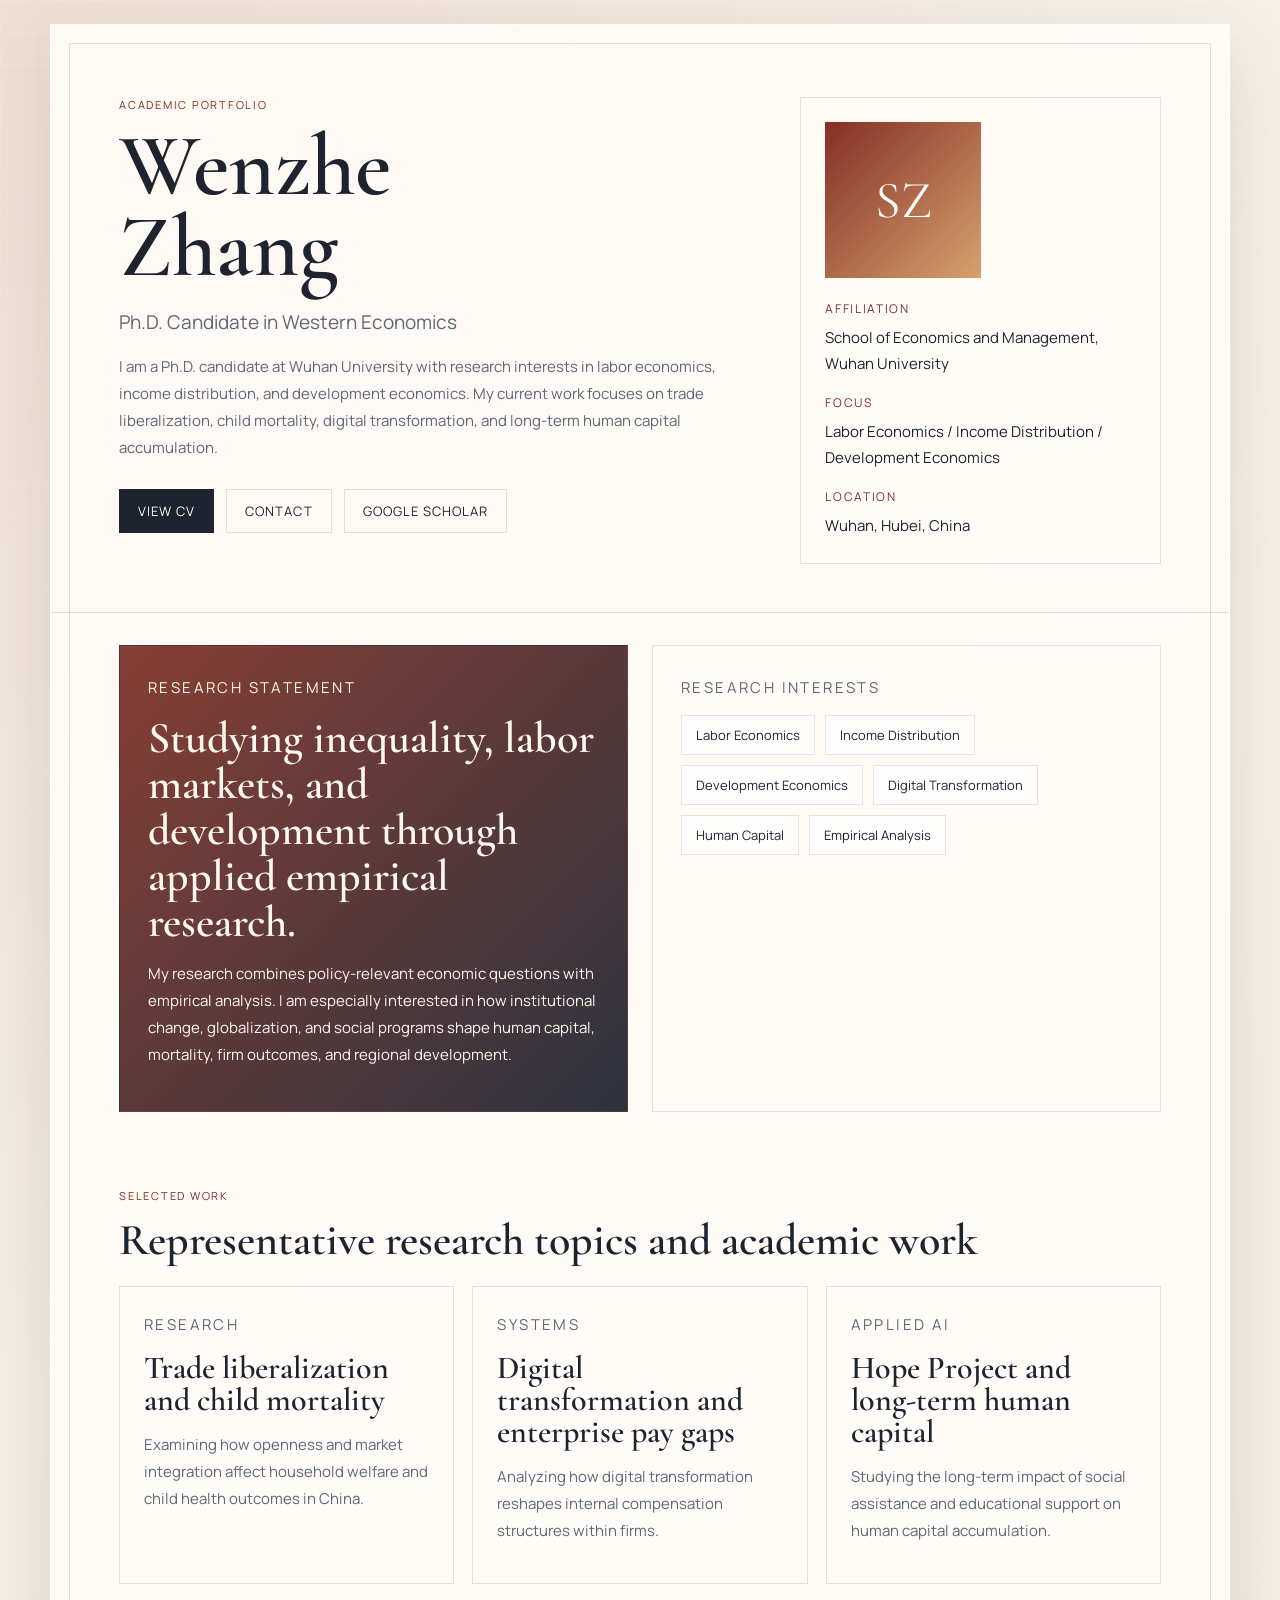
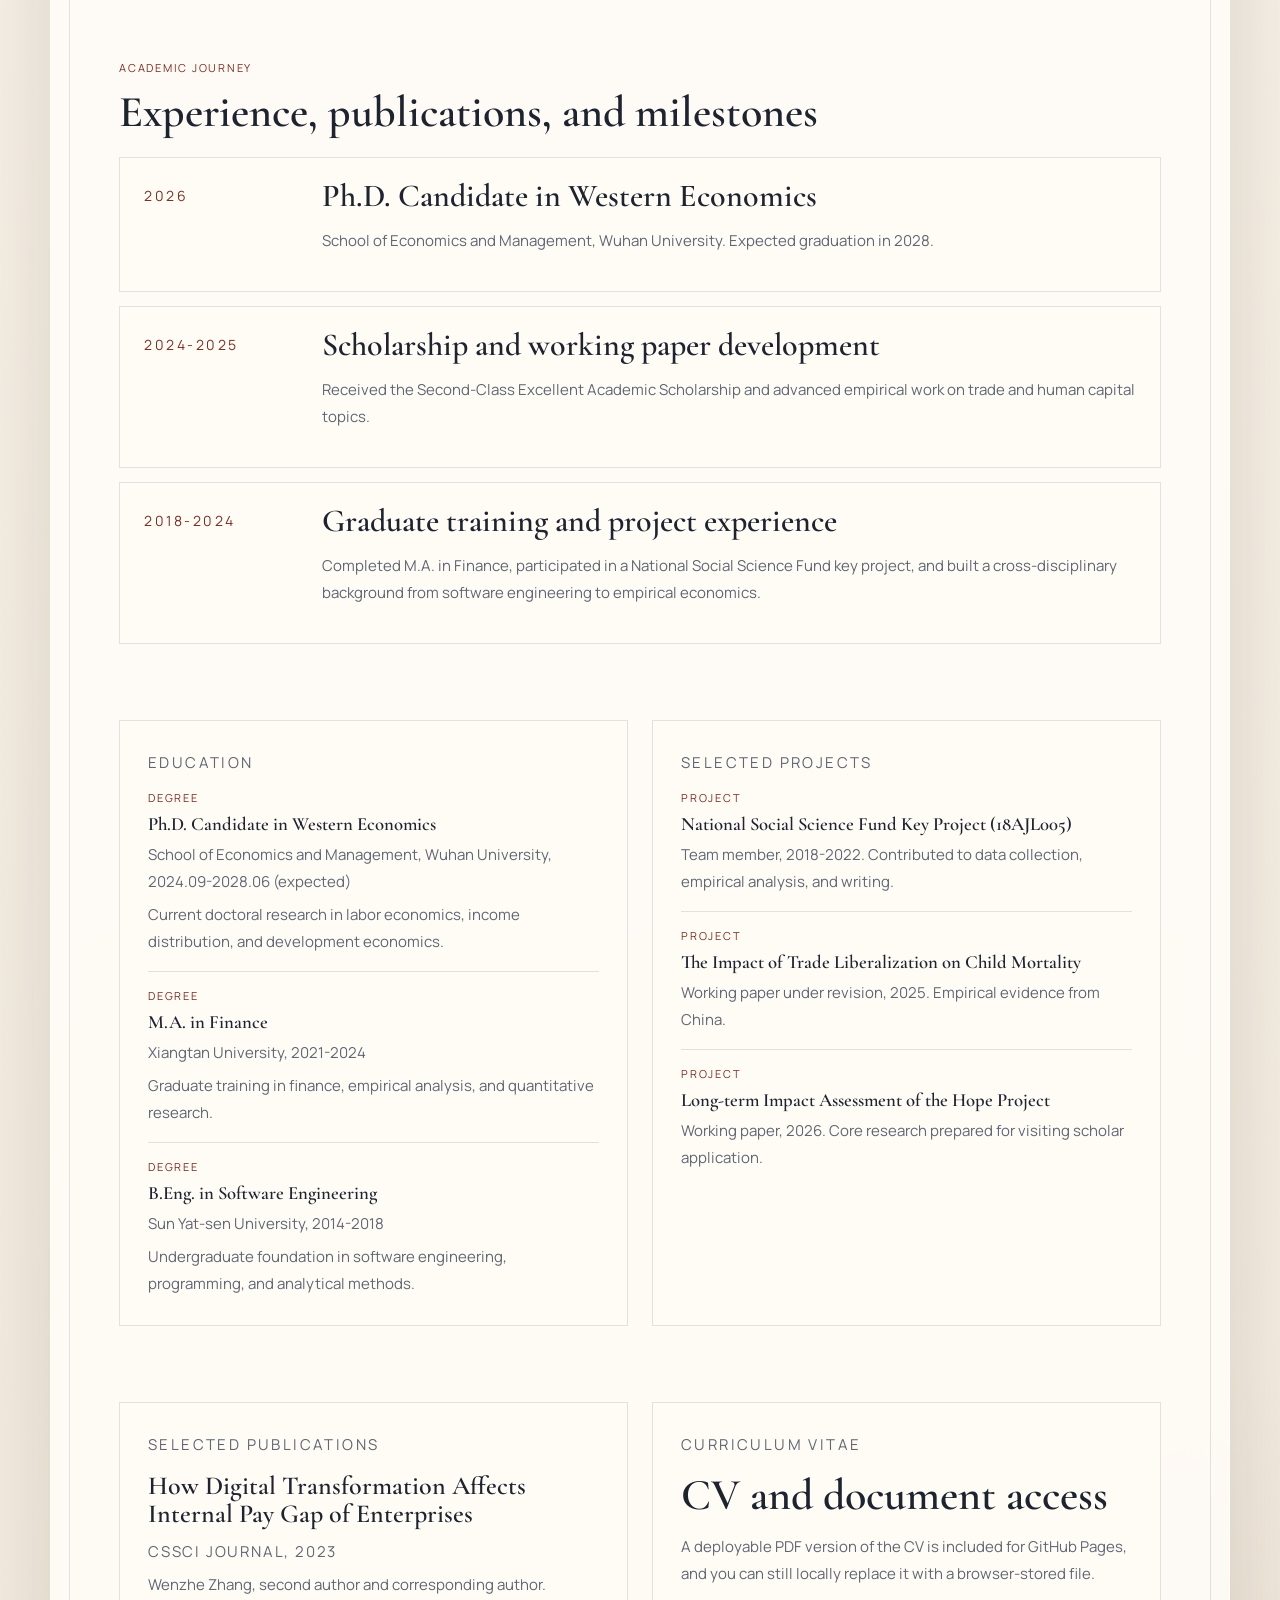
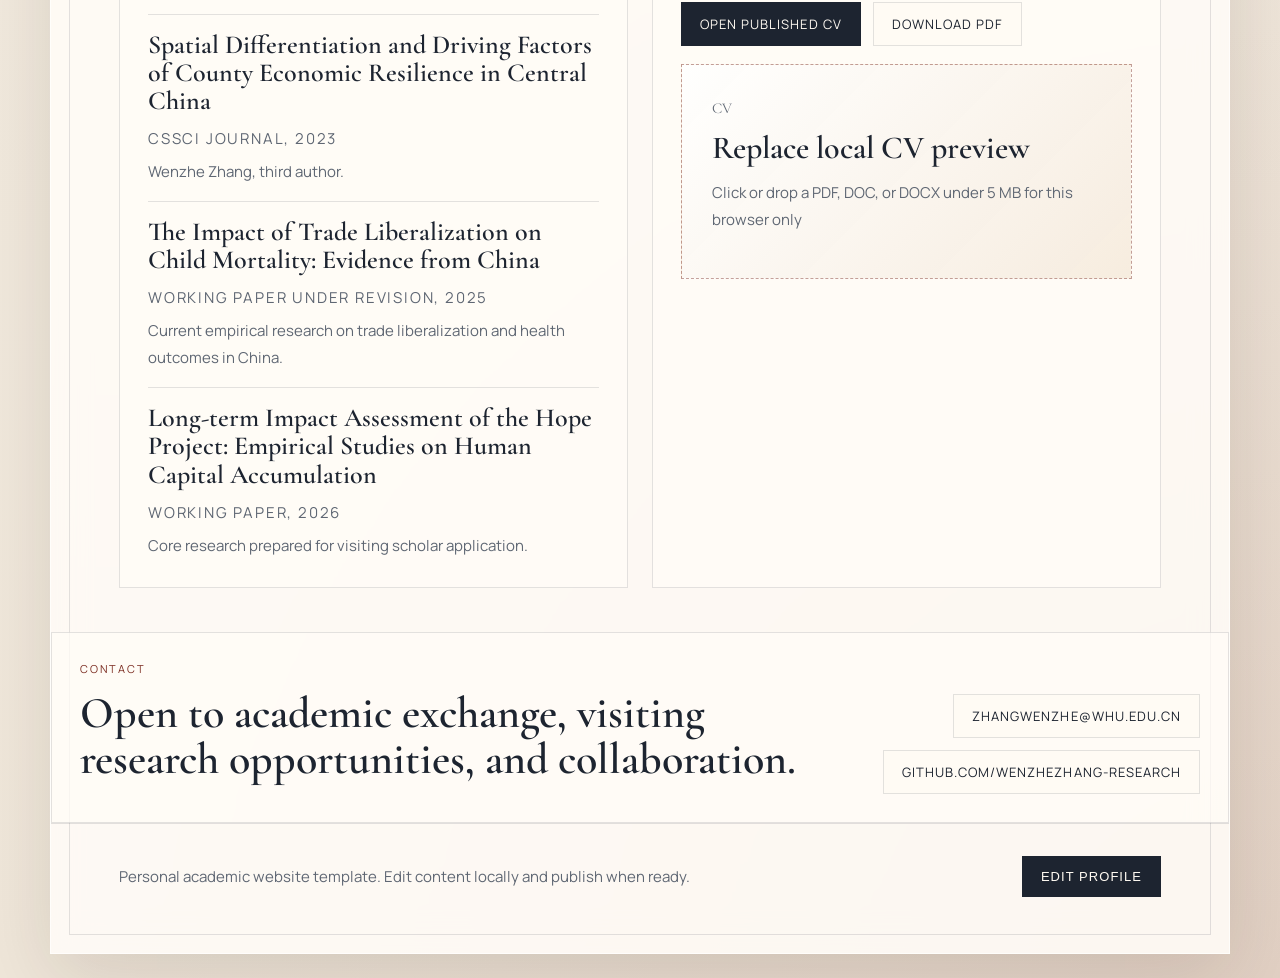
==== cv/index.html @ 49f3acd3 "Add academic CV site under /cv" ====
<!DOCTYPE html>
<html lang="zh-CN">
<head>
    <meta charset="UTF-8">
    <meta name="viewport" content="width=device-width, initial-scale=1.0">
    <title>Academic Profile | Personal Research Website</title>
    <meta name="description" content="Academic personal website with biography, research, publications, and CV upload support.">
    <link rel="preconnect" href="https://fonts.googleapis.com">
    <link rel="preconnect" href="https://fonts.gstatic.com" crossorigin>
    <link href="https://fonts.googleapis.com/css2?family=Cormorant+Garamond:wght@500;600;700&family=Manrope:wght@400;500;600;700&display=swap" rel="stylesheet">
    <link rel="stylesheet" href="style.css">
</head>
<body>
    <div class="page-shell"></div>
    <div class="site-frame">
        <header class="hero">
            <div class="hero-copy">
                <p class="eyebrow">Academic Portfolio</p>
                <h1 id="nameDisplay">Wenzhe Zhang</h1>
                <p class="hero-title" id="titleDisplay">Ph.D. Candidate in Western Economics</p>
                <p class="hero-summary" id="bioDisplay">
                    I am a Ph.D. candidate at Wuhan University with research interests in labor economics,
                    income distribution, and development economics. My current work focuses on trade liberalization,
                    child mortality, digital transformation, and long-term human capital accumulation.
                </p>
                <div class="hero-actions">
                    <a class="primary-link" href="#cv-panel">View CV</a>
                    <a class="secondary-link" href="#contact">Contact</a>
                    <a class="secondary-link" id="scholarLink" href="#" target="_blank" rel="noreferrer">Google Scholar</a>
                </div>
            </div>
            <aside class="hero-card">
                <div class="portrait" id="avatarPreview" aria-label="profile portrait">
                    <span>SZ</span>
                </div>
                <dl class="fact-list">
                    <div>
                        <dt>Affiliation</dt>
                        <dd id="affiliationDisplay">School of Economics and Management, Wuhan University</dd>
                    </div>
                    <div>
                        <dt>Focus</dt>
                        <dd>Labor Economics / Income Distribution / Development Economics</dd>
                    </div>
                    <div>
                        <dt>Location</dt>
                        <dd>Wuhan, Hubei, China</dd>
                    </div>
                </dl>
            </aside>
        </header>

        <main>
            <section class="section grid-two">
                <article class="panel panel-highlight">
                    <p class="panel-label">Research Statement</p>
                    <h2>Studying inequality, labor markets, and development through applied empirical research.</h2>
                    <p>
                        My research combines policy-relevant economic questions with empirical analysis.
                        I am especially interested in how institutional change, globalization, and social programs
                        shape human capital, mortality, firm outcomes, and regional development.
                    </p>
                </article>
                <article class="panel">
                    <p class="panel-label">Research Interests</p>
                    <div class="tag-grid" id="researchTags">
                        <span>Labor Economics</span>
                        <span>Income Distribution</span>
                        <span>Development Economics</span>
                        <span>Digital Transformation</span>
                        <span>Human Capital</span>
                        <span>Empirical Analysis</span>
                    </div>
                </article>
            </section>

            <section class="section section-stack">
                <div class="section-heading">
                    <p class="section-kicker">Selected Work</p>
                    <h2>Representative research topics and academic work</h2>
                </div>
                <div class="project-grid">
                    <article class="project-card">
                        <p class="project-type">Research</p>
                        <h3>Trade liberalization and child mortality</h3>
                        <p>Examining how openness and market integration affect household welfare and child health outcomes in China.</p>
                    </article>
                    <article class="project-card">
                        <p class="project-type">Systems</p>
                        <h3>Digital transformation and enterprise pay gaps</h3>
                        <p>Analyzing how digital transformation reshapes internal compensation structures within firms.</p>
                    </article>
                    <article class="project-card">
                        <p class="project-type">Applied AI</p>
                        <h3>Hope Project and long-term human capital</h3>
                        <p>Studying the long-term impact of social assistance and educational support on human capital accumulation.</p>
                    </article>
                </div>
            </section>

            <section class="section timeline-wrap">
                <div class="section-heading">
                    <p class="section-kicker">Academic Journey</p>
                    <h2>Experience, publications, and milestones</h2>
                </div>
                <div class="timeline">
                    <article class="timeline-item">
                        <span class="timeline-year">2026</span>
                        <div>
                            <h3>Ph.D. Candidate in Western Economics</h3>
                            <p>School of Economics and Management, Wuhan University. Expected graduation in 2028.</p>
                        </div>
                    </article>
                    <article class="timeline-item">
                        <span class="timeline-year">2024-2025</span>
                        <div>
                            <h3>Scholarship and working paper development</h3>
                            <p>Received the Second-Class Excellent Academic Scholarship and advanced empirical work on trade and human capital topics.</p>
                        </div>
                    </article>
                    <article class="timeline-item">
                        <span class="timeline-year">2018-2024</span>
                        <div>
                            <h3>Graduate training and project experience</h3>
                            <p>Completed M.A. in Finance, participated in a National Social Science Fund key project, and built a cross-disciplinary background from software engineering to empirical economics.</p>
                        </div>
                    </article>
                </div>
            </section>

            <section class="section grid-two academic-records">
                <article class="panel">
                    <p class="panel-label">Education</p>
                    <div class="record-list" id="educationList">
                        <article class="record-item">
                            <div class="record-meta">Degree</div>
                            <h3>Ph.D. Candidate in Western Economics</h3>
                            <p>School of Economics and Management, Wuhan University, 2024.09-2028.06 (expected)</p>
                            <p>Current doctoral research in labor economics, income distribution, and development economics.</p>
                        </article>
                        <article class="record-item">
                            <div class="record-meta">Degree</div>
                            <h3>M.A. in Finance</h3>
                            <p>Xiangtan University, 2021-2024</p>
                            <p>Graduate training in finance, empirical analysis, and quantitative research.</p>
                        </article>
                        <article class="record-item">
                            <div class="record-meta">Degree</div>
                            <h3>B.Eng. in Software Engineering</h3>
                            <p>Sun Yat-sen University, 2014-2018</p>
                            <p>Undergraduate foundation in software engineering, programming, and analytical methods.</p>
                        </article>
                    </div>
                </article>
                <article class="panel">
                    <p class="panel-label">Selected Projects</p>
                    <div class="record-list" id="projectList">
                        <article class="record-item">
                            <div class="record-meta">Project</div>
                            <h3>National Social Science Fund Key Project (18AJL005)</h3>
                            <p>Team member, 2018-2022. Contributed to data collection, empirical analysis, and writing.</p>
                        </article>
                        <article class="record-item">
                            <div class="record-meta">Project</div>
                            <h3>The Impact of Trade Liberalization on Child Mortality</h3>
                            <p>Working paper under revision, 2025. Empirical evidence from China.</p>
                        </article>
                        <article class="record-item">
                            <div class="record-meta">Project</div>
                            <h3>Long-term Impact Assessment of the Hope Project</h3>
                            <p>Working paper, 2026. Core research prepared for visiting scholar application.</p>
                        </article>
                    </div>
                </article>
            </section>

            <section class="section grid-two">
                <article class="panel">
                    <p class="panel-label">Selected Publications</p>
                    <div class="publication-list" id="publicationList">
                        <article class="publication-item">
                            <h3>How Digital Transformation Affects Internal Pay Gap of Enterprises</h3>
                            <p class="publication-meta">CSSCI Journal, 2023</p>
                            <p>Wenzhe Zhang, second author and corresponding author.</p>
                        </article>
                        <article class="publication-item">
                            <h3>Spatial Differentiation and Driving Factors of County Economic Resilience in Central China</h3>
                            <p class="publication-meta">CSSCI Journal, 2023</p>
                            <p>Wenzhe Zhang, third author.</p>
                        </article>
                        <article class="publication-item">
                            <h3>The Impact of Trade Liberalization on Child Mortality: Evidence from China</h3>
                            <p class="publication-meta">Working paper under revision, 2025</p>
                            <p>Current empirical research on trade liberalization and health outcomes in China.</p>
                        </article>
                        <article class="publication-item">
                            <h3>Long-term Impact Assessment of the Hope Project: Empirical Studies on Human Capital Accumulation</h3>
                            <p class="publication-meta">Working paper, 2026</p>
                            <p>Core research prepared for visiting scholar application.</p>
                        </article>
                    </div>
                </article>
                <article class="panel" id="cv-panel">
                    <p class="panel-label">Curriculum Vitae</p>
                    <h2>CV and document access</h2>
                    <p class="panel-intro">
                        A deployable PDF version of the CV is included for GitHub Pages, and you can still locally replace it with a browser-stored file.
                    </p>
                    <div class="static-cv-links">
                        <a class="primary-link" href="assets/CV_WenzheZhang.pdf" target="_blank" rel="noreferrer">Open published CV</a>
                        <a class="secondary-link" href="assets/CV_WenzheZhang.pdf" download>Download PDF</a>
                    </div>
                    <div class="upload-area" id="uploadArea" tabindex="0" role="button" aria-label="Upload CV">
                        <p class="upload-mark">CV</p>
                        <h3>Replace local CV preview</h3>
                        <p>Click or drop a PDF, DOC, or DOCX under 5 MB for this browser only</p>
                        <input type="file" id="cvInput" accept=".pdf,.doc,.docx,application/pdf,application/msword,application/vnd.openxmlformats-officedocument.wordprocessingml.document" hidden>
                    </div>
                    <div class="file-card hidden" id="fileInfo">
                        <div>
                            <p class="file-card-label">Current file</p>
                            <h3 id="fileName">curriculum_vitae.pdf</h3>
                            <p id="fileSize">0 KB</p>
                        </div>
                        <div class="file-actions">
                            <button class="action-btn" id="viewBtn" type="button">Preview</button>
                            <button class="action-btn" id="downloadBtn" type="button">Download</button>
                            <button class="action-btn action-btn-muted" id="removeBtn" type="button">Remove</button>
                        </div>
                    </div>
                </article>
            </section>

            <section class="section contact-band" id="contact">
                <div>
                    <p class="section-kicker">Contact</p>
                    <h2>Open to academic exchange, visiting research opportunities, and collaboration.</h2>
                </div>
                <div class="contact-links">
                    <a id="emailLink" href="mailto:zhangwenzhe@whu.edu.cn">zhangwenzhe@whu.edu.cn</a>
                    <a id="githubLink" href="https://github.com/WenzheZhang-Research" target="_blank" rel="noreferrer">github.com/WenzheZhang-Research</a>
                </div>
            </section>
        </main>

        <footer class="site-footer">
            <p>Personal academic website template. Edit content locally and publish when ready.</p>
            <button class="floating-editor" id="editBtn" type="button">Edit Profile</button>
        </footer>
    </div>

    <div class="modal" id="editModal" aria-hidden="true">
        <div class="modal-card">
            <div class="modal-header">
                <p class="panel-label">Profile Editor</p>
                <h2>Update your academic homepage</h2>
            </div>
            <div class="form-grid">
                <label>
                    Name
                    <input id="nameInput" type="text" placeholder="Your full name">
                </label>
                <label>
                    Title
                    <input id="titleInput" type="text" placeholder="Academic title or research area">
                </label>
                <label>
                    Affiliation
                    <input id="affiliationInput" type="text" placeholder="University, lab, or organization">
                </label>
                <label>
                    Email
                    <input id="emailInput" type="email" placeholder="your@email.com">
                </label>
                <label>
                    GitHub URL
                    <input id="githubInput" type="url" placeholder="https://github.com/yourname">
                </label>
                <label>
                    Avatar
                    <input id="avatarInput" type="file" accept="image/*">
                </label>
                <label class="full-span">
                    Biography
                    <textarea id="bioInput" rows="5" placeholder="Short academic biography"></textarea>
                </label>
            </div>
            <p class="editor-note">For full papers, projects, and education details, edit the HTML directly or send me your real data and I will wire it in.</p>
            <div class="modal-actions">
                <button class="action-btn" id="saveBtn" type="button">Save</button>
                <button class="action-btn action-btn-muted" id="cancelBtn" type="button">Cancel</button>
            </div>
        </div>
    </div>

    <script src="script.js"></script>
</body>
</html>
---- cv/style.css ----
:root {
    --bg: #f4efe7;
    --paper: rgba(255, 252, 247, 0.88);
    --paper-strong: #fffaf3;
    --ink: #1d2430;
    --muted: #5f6773;
    --line: rgba(29, 36, 48, 0.12);
    --accent: #7d2f24;
    --accent-soft: #c87d56;
    --shadow: 0 24px 70px rgba(39, 28, 18, 0.12);
}

* {
    box-sizing: border-box;
}

html {
    scroll-behavior: smooth;
}

body {
    margin: 0;
    color: var(--ink);
    background:
        radial-gradient(circle at top left, rgba(200, 125, 86, 0.16), transparent 32%),
        radial-gradient(circle at bottom right, rgba(125, 47, 36, 0.12), transparent 28%),
        linear-gradient(180deg, #f6f2ea 0%, #efe6d9 100%);
    font-family: "Manrope", sans-serif;
    min-height: 100vh;
}

.page-shell {
    position: fixed;
    inset: 0;
    pointer-events: none;
    background-image: linear-gradient(rgba(255, 255, 255, 0.2) 1px, transparent 1px), linear-gradient(90deg, rgba(255, 255, 255, 0.14) 1px, transparent 1px);
    background-size: 32px 32px;
    mask-image: linear-gradient(180deg, rgba(0, 0, 0, 0.8), transparent 100%);
}

.site-frame {
    width: min(1180px, calc(100% - 32px));
    margin: 24px auto;
    background: var(--paper);
    border: 1px solid rgba(255, 255, 255, 0.7);
    box-shadow: var(--shadow);
    backdrop-filter: blur(18px);
    position: relative;
    overflow: hidden;
}

.site-frame::before {
    content: "";
    position: absolute;
    inset: 18px;
    border: 1px solid var(--line);
    pointer-events: none;
}

.hero,
.section,
.site-footer {
    position: relative;
    z-index: 1;
}

.hero {
    display: grid;
    grid-template-columns: 1.6fr 0.9fr;
    gap: 40px;
    padding: 72px 68px 48px;
    border-bottom: 1px solid var(--line);
}

.eyebrow,
.panel-label,
.section-kicker,
.project-type,
.file-card-label {
    text-transform: uppercase;
    letter-spacing: 0.16em;
    font-size: 11px;
    color: var(--accent);
    margin: 0 0 14px;
}

h1,
h2,
h3 {
    font-family: "Cormorant Garamond", serif;
    margin: 0;
    font-weight: 600;
}

.hero h1 {
    font-size: clamp(56px, 8vw, 88px);
    line-height: 0.92;
    max-width: 8ch;
}

.hero-title {
    margin: 18px 0 12px;
    font-size: 19px;
    line-height: 1.7;
    max-width: 46rem;
    color: var(--muted);
}

.hero-summary,
.panel p,
.project-card p,
.timeline-item p,
.site-footer p,
.panel-intro {
    font-size: 15px;
    line-height: 1.8;
    color: var(--muted);
}

.hero-actions,
.contact-links,
.file-actions,
.modal-actions {
    display: flex;
    flex-wrap: wrap;
    gap: 12px;
}

.hero-actions {
    margin-top: 28px;
}

.primary-link,
.secondary-link,
.action-btn,
.contact-links a,
.floating-editor {
    appearance: none;
    border: 1px solid var(--line);
    text-decoration: none;
    color: var(--ink);
    background: rgba(255, 250, 243, 0.65);
    padding: 12px 18px;
    font-size: 13px;
    letter-spacing: 0.08em;
    text-transform: uppercase;
    transition: transform 180ms ease, background 180ms ease, border-color 180ms ease;
    cursor: pointer;
}

.primary-link,
.action-btn:not(.action-btn-muted),
.floating-editor {
    background: var(--ink);
    color: #fffaf2;
    border-color: var(--ink);
}

.primary-link:hover,
.secondary-link:hover,
.action-btn:hover,
.contact-links a:hover,
.floating-editor:hover {
    transform: translateY(-2px);
}

.hero-card,
.panel,
.project-card,
.timeline-item,
.file-card,
.contact-band {
    background: rgba(255, 252, 247, 0.74);
    border: 1px solid var(--line);
}

.hero-card {
    padding: 24px;
    align-self: end;
}

.portrait {
    width: 156px;
    aspect-ratio: 1;
    display: grid;
    place-items: center;
    background: linear-gradient(135deg, #862f23, #d5a16f);
    color: #fff;
    font-family: "Cormorant Garamond", serif;
    font-size: 52px;
    margin-bottom: 22px;
    overflow: hidden;
}

.portrait img {
    width: 100%;
    height: 100%;
    object-fit: cover;
}

.fact-list {
    margin: 0;
    display: grid;
    gap: 18px;
}

.fact-list dt {
    font-size: 12px;
    text-transform: uppercase;
    letter-spacing: 0.14em;
    color: var(--accent);
    margin-bottom: 8px;
}

.fact-list dd {
    margin: 0;
    font-size: 15px;
    line-height: 1.7;
}

.section {
    padding: 32px 68px 44px;
}

.grid-two {
    display: grid;
    grid-template-columns: repeat(2, minmax(0, 1fr));
    gap: 24px;
}

.panel,
.contact-band {
    padding: 28px;
}

.panel-highlight {
    background: linear-gradient(135deg, rgba(125, 47, 36, 0.92), rgba(41, 47, 59, 0.98));
    color: #fff8ef;
}

.panel-highlight .panel-label,
.panel-highlight p,
.panel-highlight h2 {
    color: inherit;
}

.panel h2,
.contact-band h2,
.section-heading h2 {
    font-size: clamp(30px, 4vw, 44px);
    line-height: 1.05;
    margin-bottom: 12px;
}

.tag-grid {
    display: flex;
    flex-wrap: wrap;
    gap: 10px;
}

.tag-grid span {
    border: 1px solid var(--line);
    padding: 10px 14px;
    font-size: 13px;
    background: rgba(255, 255, 255, 0.56);
}

.section-heading {
    margin-bottom: 22px;
}

.project-grid {
    display: grid;
    grid-template-columns: repeat(3, minmax(0, 1fr));
    gap: 18px;
}

.project-card {
    padding: 24px;
    min-height: 210px;
}

.project-card h3,
.publication-list h3,
.timeline-item h3,
.upload-area h3,
.file-card h3 {
    font-size: 32px;
    line-height: 1;
    margin-bottom: 10px;
}

.timeline {
    display: grid;
    gap: 14px;
}

.timeline-item {
    display: grid;
    grid-template-columns: 160px 1fr;
    gap: 18px;
    padding: 22px 24px;
    align-items: start;
}

.timeline-year {
    font-size: 14px;
    letter-spacing: 0.18em;
    text-transform: uppercase;
    color: var(--accent);
    padding-top: 6px;
}

.publication-list {
    display: grid;
    gap: 16px;
}

.record-list {
    display: grid;
    gap: 16px;
}

.record-item {
    padding-bottom: 16px;
    border-bottom: 1px solid var(--line);
}

.record-item:last-child {
    padding-bottom: 0;
    border-bottom: 0;
}

.record-meta {
    text-transform: uppercase;
    letter-spacing: 0.16em;
    font-size: 11px;
    color: var(--accent);
    margin-bottom: 8px;
}

.publication-list article {
    padding-bottom: 16px;
    border-bottom: 1px solid var(--line);
}

.publication-item h3 {
    font-size: 26px;
    line-height: 1.08;
}

.publication-meta {
    margin: 10px 0 0;
    font-size: 12px;
    letter-spacing: 0.12em;
    text-transform: uppercase;
    color: var(--accent);
}

.publication-list article:last-child {
    padding-bottom: 0;
    border-bottom: 0;
}

.publication-list p {
    margin: 6px 0 0;
    color: var(--muted);
}

.record-item p {
    margin: 6px 0 0;
    color: var(--muted);
}

.upload-area {
    border: 1.5px dashed rgba(125, 47, 36, 0.45);
    padding: 30px;
    background: linear-gradient(135deg, rgba(255, 255, 255, 0.8), rgba(244, 231, 216, 0.78));
    cursor: pointer;
    transition: transform 180ms ease, border-color 180ms ease, background 180ms ease;
    outline: none;
}

.upload-area:hover,
.upload-area:focus,
.upload-area.dragover {
    transform: translateY(-3px);
    border-color: var(--accent);
    background: linear-gradient(135deg, rgba(255, 252, 247, 0.94), rgba(232, 214, 195, 0.9));
}

.static-cv-links {
    display: flex;
    flex-wrap: wrap;
    gap: 12px;
    margin-bottom: 18px;
}

.upload-mark {
    font-family: "Cormorant Garamond", serif;
    font-size: 54px;
    margin: 0 0 10px;
    color: var(--accent);
}

.file-card {
    margin-top: 16px;
    padding: 20px;
    display: flex;
    justify-content: space-between;
    gap: 20px;
    align-items: center;
}

.hidden {
    display: none;
}

.action-btn-muted {
    background: transparent;
    color: var(--ink);
}

.contact-band {
    display: flex;
    align-items: end;
    justify-content: space-between;
    gap: 24px;
}

.contact-links {
    justify-content: flex-end;
}

.site-footer {
    padding: 24px 68px 48px;
    border-top: 1px solid var(--line);
    display: flex;
    align-items: center;
    justify-content: space-between;
    gap: 18px;
}

.floating-editor {
    position: static;
}

.modal {
    position: fixed;
    inset: 0;
    display: none;
    align-items: center;
    justify-content: center;
    background: rgba(26, 24, 22, 0.46);
    padding: 20px;
    z-index: 10;
}

.modal.active {
    display: flex;
}

.modal-card {
    width: min(760px, 100%);
    background: var(--paper-strong);
    border: 1px solid var(--line);
    box-shadow: var(--shadow);
    padding: 28px;
}

.modal-header {
    margin-bottom: 18px;
}

.form-grid {
    display: grid;
    grid-template-columns: repeat(2, minmax(0, 1fr));
    gap: 16px;
}

.form-grid label {
    display: grid;
    gap: 8px;
    font-size: 13px;
    letter-spacing: 0.04em;
    color: var(--muted);
}

.full-span {
    grid-column: 1 / -1;
}

.form-grid input,
.form-grid textarea {
    width: 100%;
    padding: 13px 14px;
    border: 1px solid var(--line);
    background: rgba(255, 255, 255, 0.9);
    color: var(--ink);
    font: inherit;
}

.form-grid input:focus,
.form-grid textarea:focus {
    outline: 1px solid rgba(125, 47, 36, 0.35);
    border-color: rgba(125, 47, 36, 0.55);
}

.modal-actions {
    margin-top: 18px;
    justify-content: flex-end;
}

.editor-note {
    margin: 18px 0 0;
    font-size: 13px;
    line-height: 1.7;
    color: var(--muted);
}

@media (max-width: 960px) {
    .hero,
    .grid-two,
    .project-grid,
    .contact-band,
    .site-footer {
        grid-template-columns: 1fr;
    }

    .hero,
    .section,
    .site-footer {
        padding-left: 28px;
        padding-right: 28px;
    }

    .project-grid {
        display: grid;
    }

    .contact-band,
    .site-footer {
        display: grid;
    }
}

@media (max-width: 720px) {
    .hero {
        padding-top: 42px;
        gap: 28px;
    }

    .hero h1 {
        max-width: none;
        font-size: clamp(46px, 16vw, 68px);
    }

    .timeline-item {
        grid-template-columns: 1fr;
    }

    .file-card,
    .form-grid {
        grid-template-columns: 1fr;
        display: grid;
    }

    .file-card {
        justify-content: initial;
    }
}
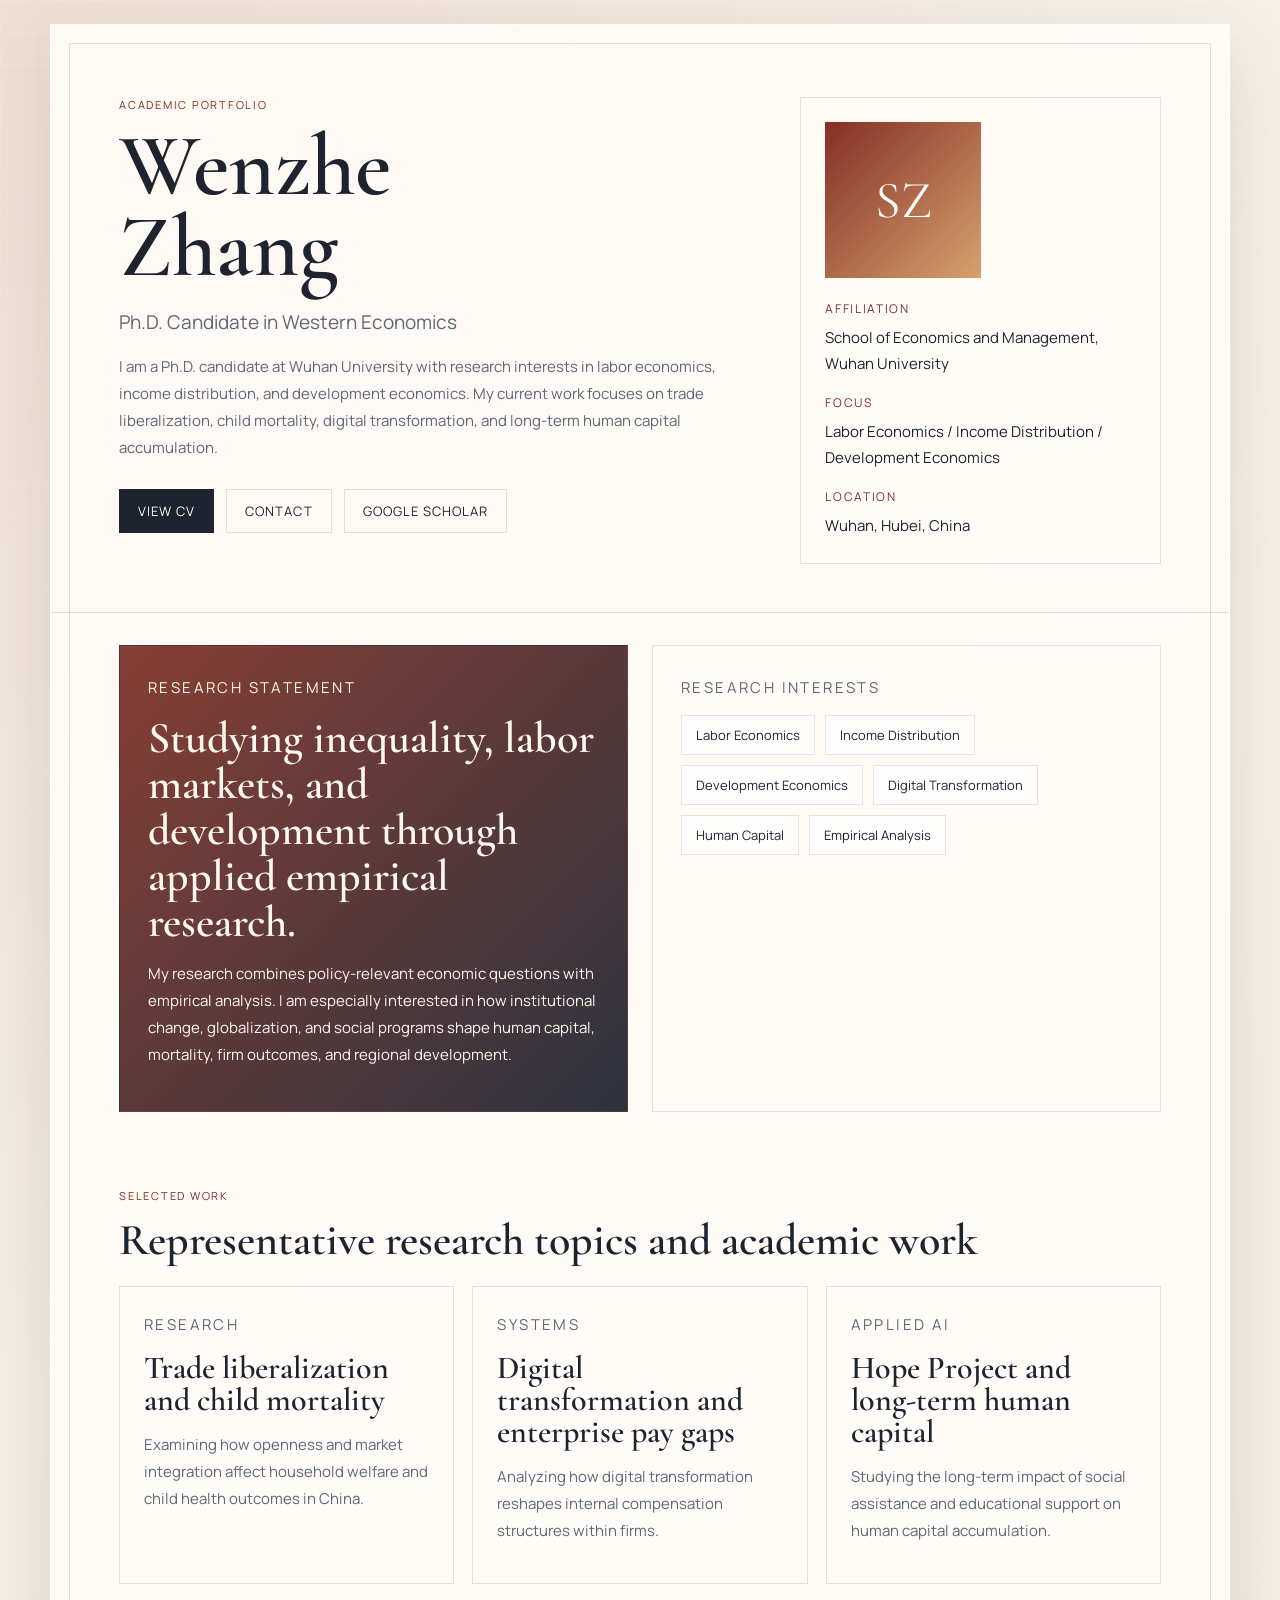
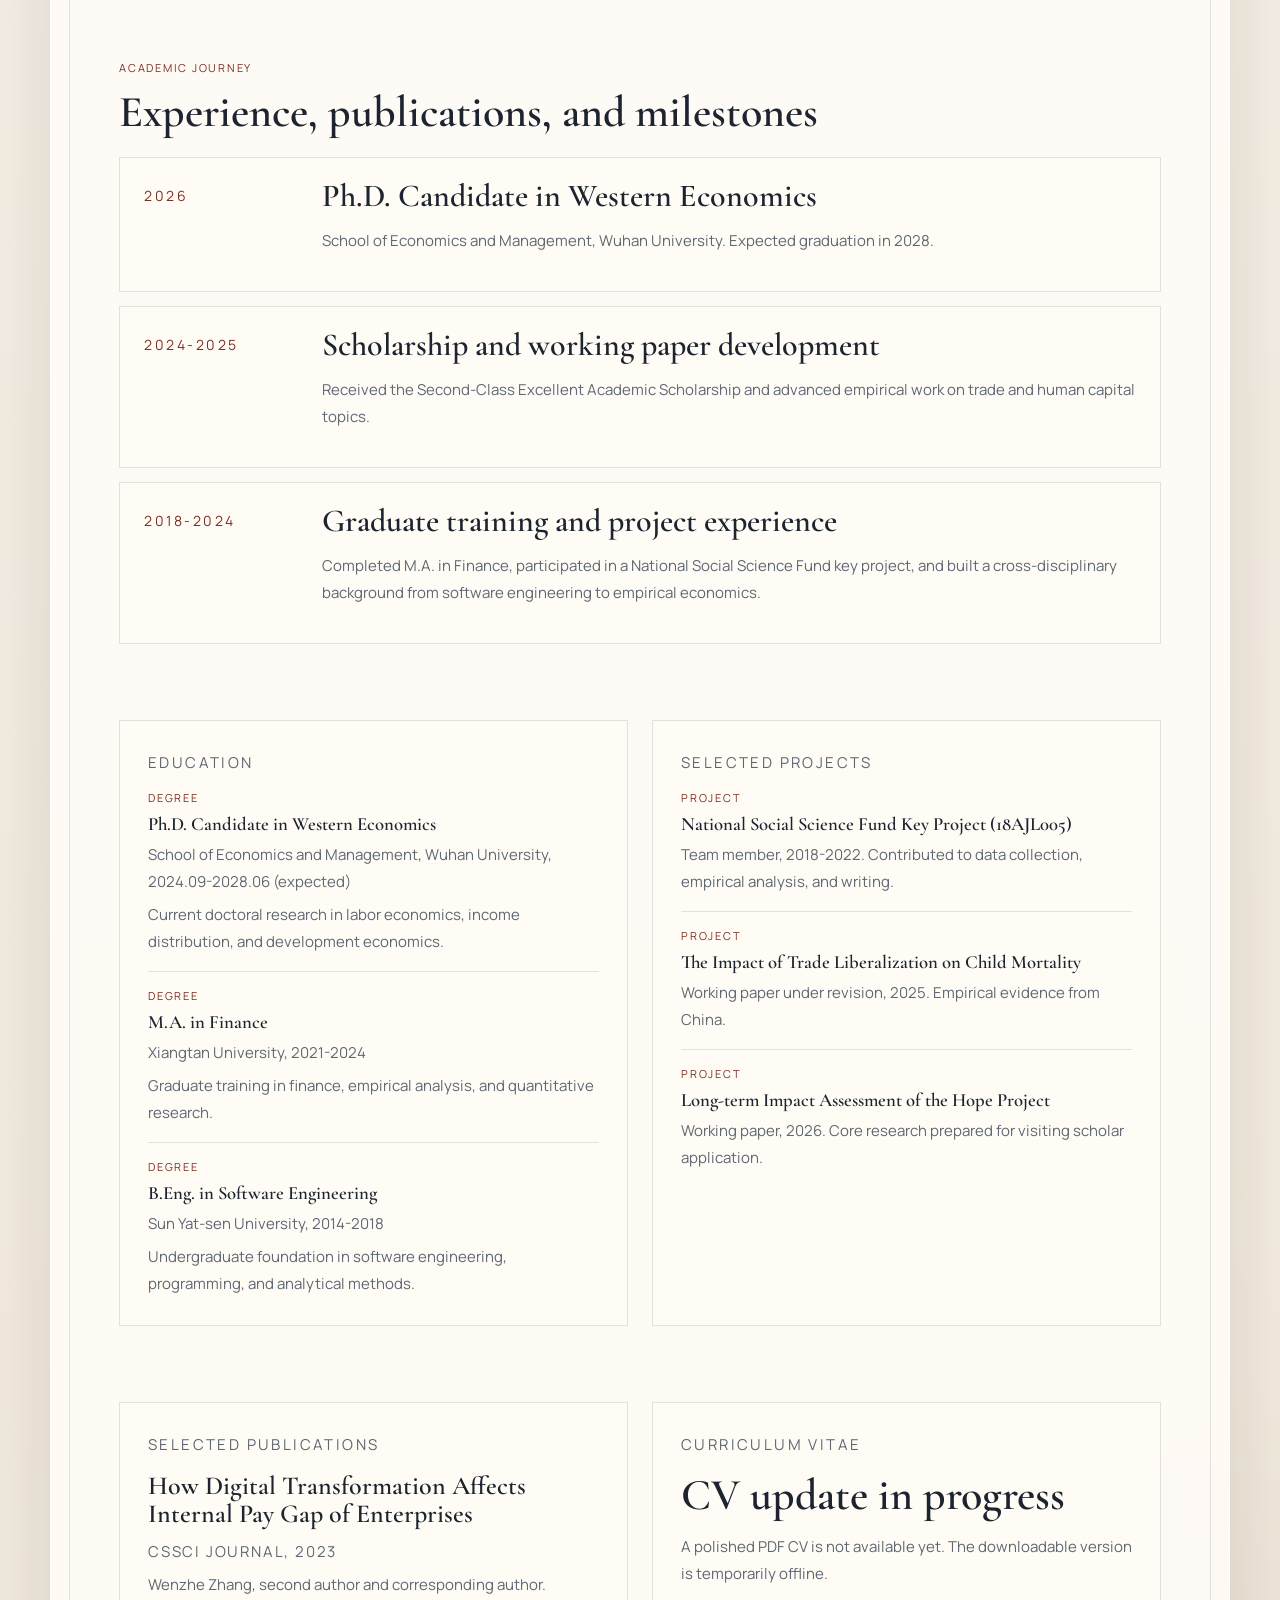
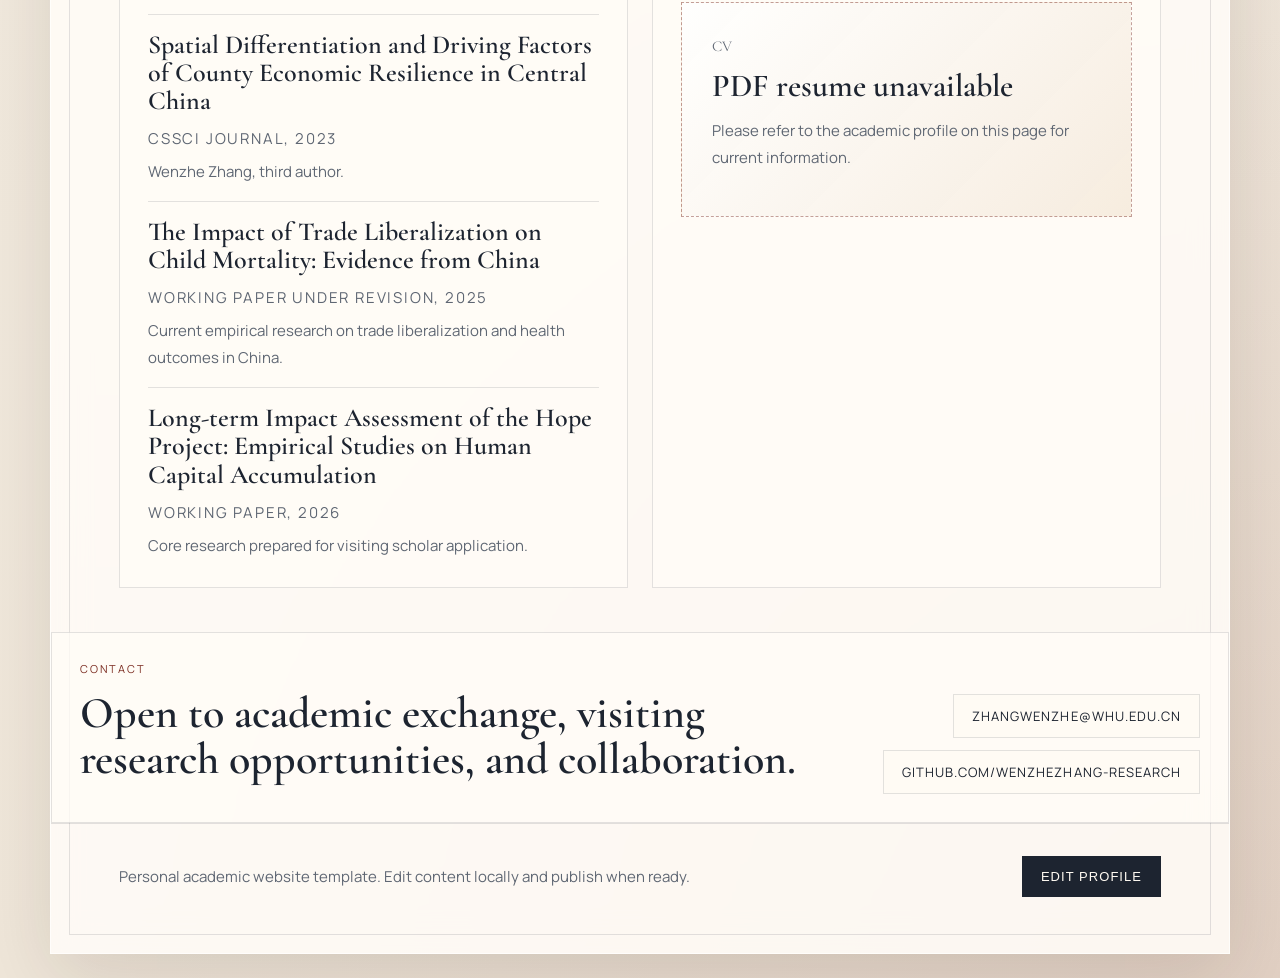
==== commit d73adb62: "Temporarily remove PDF CV access" ====
--- a/cv/index.html
+++ b/cv/index.html
@@ -202,31 +202,14 @@
                 </article>
                 <article class="panel" id="cv-panel">
                     <p class="panel-label">Curriculum Vitae</p>
-                    <h2>CV and document access</h2>
+                    <h2>CV update in progress</h2>
                     <p class="panel-intro">
-                        A deployable PDF version of the CV is included for GitHub Pages, and you can still locally replace it with a browser-stored file.
+                        A polished PDF CV is not available yet. The downloadable version is temporarily offline.
                     </p>
-                    <div class="static-cv-links">
-                        <a class="primary-link" href="assets/CV_WenzheZhang.pdf" target="_blank" rel="noreferrer">Open published CV</a>
-                        <a class="secondary-link" href="assets/CV_WenzheZhang.pdf" download>Download PDF</a>
-                    </div>
-                    <div class="upload-area" id="uploadArea" tabindex="0" role="button" aria-label="Upload CV">
+                    <div class="upload-area cv-placeholder">
                         <p class="upload-mark">CV</p>
-                        <h3>Replace local CV preview</h3>
-                        <p>Click or drop a PDF, DOC, or DOCX under 5 MB for this browser only</p>
-                        <input type="file" id="cvInput" accept=".pdf,.doc,.docx,application/pdf,application/msword,application/vnd.openxmlformats-officedocument.wordprocessingml.document" hidden>
-                    </div>
-                    <div class="file-card hidden" id="fileInfo">
-                        <div>
-                            <p class="file-card-label">Current file</p>
-                            <h3 id="fileName">curriculum_vitae.pdf</h3>
-                            <p id="fileSize">0 KB</p>
-                        </div>
-                        <div class="file-actions">
-                            <button class="action-btn" id="viewBtn" type="button">Preview</button>
-                            <button class="action-btn" id="downloadBtn" type="button">Download</button>
-                            <button class="action-btn action-btn-muted" id="removeBtn" type="button">Remove</button>
-                        </div>
+                        <h3>PDF resume unavailable</h3>
+                        <p>Please refer to the academic profile on this page for current information.</p>
                     </div>
                 </article>
             </section>
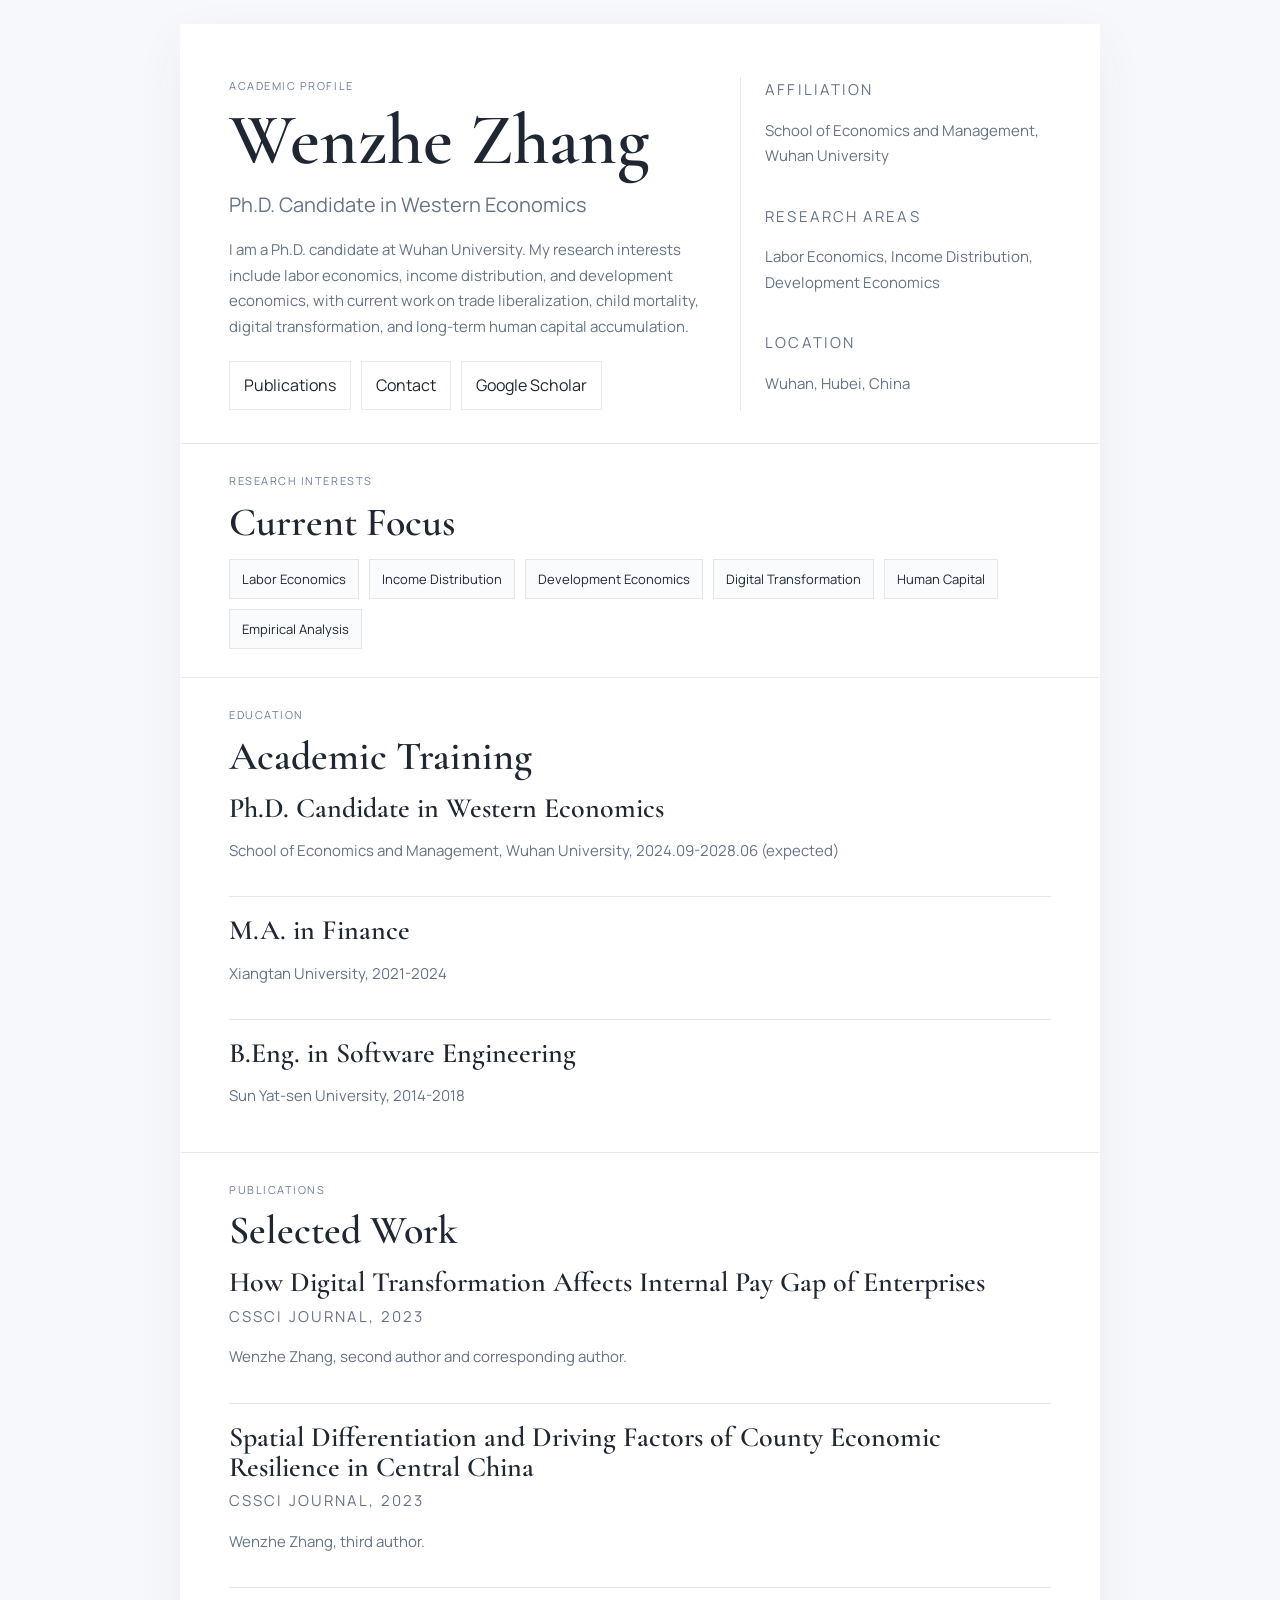
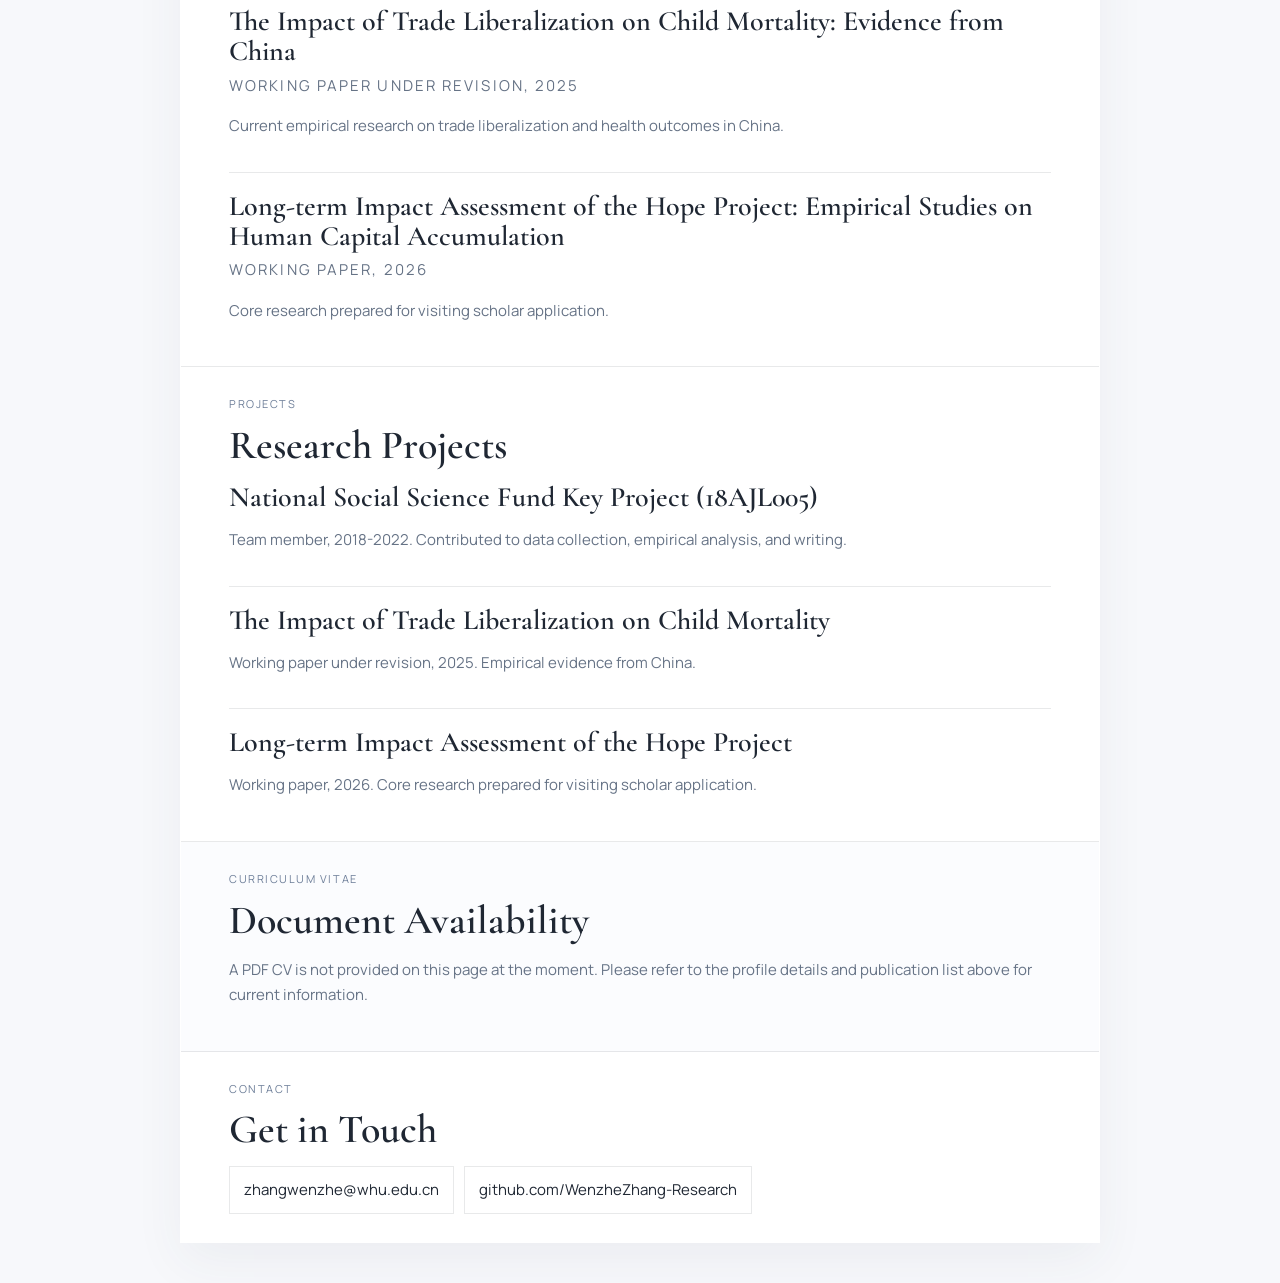
==== commit 4b3508f5: "Simplify academic profile layout" ====
--- a/cv/index.html
+++ b/cv/index.html
@@ -1,279 +1,155 @@
 <!DOCTYPE html>
-<html lang="zh-CN">
+<html lang="en">
 <head>
     <meta charset="UTF-8">
     <meta name="viewport" content="width=device-width, initial-scale=1.0">
-    <title>Academic Profile | Personal Research Website</title>
-    <meta name="description" content="Academic personal website with biography, research, publications, and CV upload support.">
+    <title>Wenzhe Zhang | Academic Profile</title>
+    <meta name="description" content="Academic profile of Wenzhe Zhang.">
     <link rel="preconnect" href="https://fonts.googleapis.com">
     <link rel="preconnect" href="https://fonts.gstatic.com" crossorigin>
     <link href="https://fonts.googleapis.com/css2?family=Cormorant+Garamond:wght@500;600;700&family=Manrope:wght@400;500;600;700&display=swap" rel="stylesheet">
     <link rel="stylesheet" href="style.css">
 </head>
 <body>
-    <div class="page-shell"></div>
     <div class="site-frame">
-        <header class="hero">
+        <header class="hero hero-simple">
             <div class="hero-copy">
-                <p class="eyebrow">Academic Portfolio</p>
+                <p class="eyebrow">Academic Profile</p>
                 <h1 id="nameDisplay">Wenzhe Zhang</h1>
                 <p class="hero-title" id="titleDisplay">Ph.D. Candidate in Western Economics</p>
                 <p class="hero-summary" id="bioDisplay">
-                    I am a Ph.D. candidate at Wuhan University with research interests in labor economics,
-                    income distribution, and development economics. My current work focuses on trade liberalization,
+                    I am a Ph.D. candidate at Wuhan University. My research interests include labor economics,
+                    income distribution, and development economics, with current work on trade liberalization,
                     child mortality, digital transformation, and long-term human capital accumulation.
                 </p>
                 <div class="hero-actions">
-                    <a class="primary-link" href="#cv-panel">View CV</a>
+                    <a class="secondary-link" href="#publications">Publications</a>
                     <a class="secondary-link" href="#contact">Contact</a>
                     <a class="secondary-link" id="scholarLink" href="#" target="_blank" rel="noreferrer">Google Scholar</a>
                 </div>
             </div>
-            <aside class="hero-card">
-                <div class="portrait" id="avatarPreview" aria-label="profile portrait">
-                    <span>SZ</span>
+            <aside class="hero-meta compact-meta">
+                <div>
+                    <p class="meta-label">Affiliation</p>
+                    <p id="affiliationDisplay">School of Economics and Management, Wuhan University</p>
                 </div>
-                <dl class="fact-list">
-                    <div>
-                        <dt>Affiliation</dt>
-                        <dd id="affiliationDisplay">School of Economics and Management, Wuhan University</dd>
-                    </div>
-                    <div>
-                        <dt>Focus</dt>
-                        <dd>Labor Economics / Income Distribution / Development Economics</dd>
-                    </div>
-                    <div>
-                        <dt>Location</dt>
-                        <dd>Wuhan, Hubei, China</dd>
-                    </div>
-                </dl>
+                <div>
+                    <p class="meta-label">Research Areas</p>
+                    <p>Labor Economics, Income Distribution, Development Economics</p>
+                </div>
+                <div>
+                    <p class="meta-label">Location</p>
+                    <p>Wuhan, Hubei, China</p>
+                </div>
             </aside>
         </header>
 
         <main>
-            <section class="section grid-two">
-                <article class="panel panel-highlight">
-                    <p class="panel-label">Research Statement</p>
-                    <h2>Studying inequality, labor markets, and development through applied empirical research.</h2>
-                    <p>
-                        My research combines policy-relevant economic questions with empirical analysis.
-                        I am especially interested in how institutional change, globalization, and social programs
-                        shape human capital, mortality, firm outcomes, and regional development.
-                    </p>
-                </article>
-                <article class="panel">
-                    <p class="panel-label">Research Interests</p>
-                    <div class="tag-grid" id="researchTags">
-                        <span>Labor Economics</span>
-                        <span>Income Distribution</span>
-                        <span>Development Economics</span>
-                        <span>Digital Transformation</span>
-                        <span>Human Capital</span>
-                        <span>Empirical Analysis</span>
-                    </div>
-                </article>
+            <section class="section section-narrow">
+                <div class="section-heading compact-heading">
+                    <p class="section-kicker">Research Interests</p>
+                    <h2>Current Focus</h2>
+                </div>
+                <div class="tag-grid" id="researchTags">
+                    <span>Labor Economics</span>
+                    <span>Income Distribution</span>
+                    <span>Development Economics</span>
+                    <span>Digital Transformation</span>
+                    <span>Human Capital</span>
+                    <span>Empirical Analysis</span>
+                </div>
             </section>
 
-            <section class="section section-stack">
-                <div class="section-heading">
-                    <p class="section-kicker">Selected Work</p>
-                    <h2>Representative research topics and academic work</h2>
+            <section class="section section-narrow">
+                <div class="section-heading compact-heading">
+                    <p class="section-kicker">Education</p>
+                    <h2>Academic Training</h2>
                 </div>
-                <div class="project-grid">
-                    <article class="project-card">
-                        <p class="project-type">Research</p>
-                        <h3>Trade liberalization and child mortality</h3>
-                        <p>Examining how openness and market integration affect household welfare and child health outcomes in China.</p>
+                <div class="simple-list">
+                    <article class="simple-item">
+                        <h3>Ph.D. Candidate in Western Economics</h3>
+                        <p>School of Economics and Management, Wuhan University, 2024.09-2028.06 (expected)</p>
                     </article>
-                    <article class="project-card">
-                        <p class="project-type">Systems</p>
-                        <h3>Digital transformation and enterprise pay gaps</h3>
-                        <p>Analyzing how digital transformation reshapes internal compensation structures within firms.</p>
+                    <article class="simple-item">
+                        <h3>M.A. in Finance</h3>
+                        <p>Xiangtan University, 2021-2024</p>
                     </article>
-                    <article class="project-card">
-                        <p class="project-type">Applied AI</p>
-                        <h3>Hope Project and long-term human capital</h3>
-                        <p>Studying the long-term impact of social assistance and educational support on human capital accumulation.</p>
+                    <article class="simple-item">
+                        <h3>B.Eng. in Software Engineering</h3>
+                        <p>Sun Yat-sen University, 2014-2018</p>
                     </article>
                 </div>
             </section>
 
-            <section class="section timeline-wrap">
-                <div class="section-heading">
-                    <p class="section-kicker">Academic Journey</p>
-                    <h2>Experience, publications, and milestones</h2>
+            <section class="section section-narrow" id="publications">
+                <div class="section-heading compact-heading">
+                    <p class="section-kicker">Publications</p>
+                    <h2>Selected Work</h2>
                 </div>
-                <div class="timeline">
-                    <article class="timeline-item">
-                        <span class="timeline-year">2026</span>
-                        <div>
-                            <h3>Ph.D. Candidate in Western Economics</h3>
-                            <p>School of Economics and Management, Wuhan University. Expected graduation in 2028.</p>
-                        </div>
+                <div class="publication-list publication-list-simple" id="publicationList">
+                    <article class="publication-item">
+                        <h3>How Digital Transformation Affects Internal Pay Gap of Enterprises</h3>
+                        <p class="publication-meta">CSSCI Journal, 2023</p>
+                        <p>Wenzhe Zhang, second author and corresponding author.</p>
                     </article>
-                    <article class="timeline-item">
-                        <span class="timeline-year">2024-2025</span>
-                        <div>
-                            <h3>Scholarship and working paper development</h3>
-                            <p>Received the Second-Class Excellent Academic Scholarship and advanced empirical work on trade and human capital topics.</p>
-                        </div>
+                    <article class="publication-item">
+                        <h3>Spatial Differentiation and Driving Factors of County Economic Resilience in Central China</h3>
+                        <p class="publication-meta">CSSCI Journal, 2023</p>
+                        <p>Wenzhe Zhang, third author.</p>
                     </article>
-                    <article class="timeline-item">
-                        <span class="timeline-year">2018-2024</span>
-                        <div>
-                            <h3>Graduate training and project experience</h3>
-                            <p>Completed M.A. in Finance, participated in a National Social Science Fund key project, and built a cross-disciplinary background from software engineering to empirical economics.</p>
-                        </div>
+                    <article class="publication-item">
+                        <h3>The Impact of Trade Liberalization on Child Mortality: Evidence from China</h3>
+                        <p class="publication-meta">Working paper under revision, 2025</p>
+                        <p>Current empirical research on trade liberalization and health outcomes in China.</p>
+                    </article>
+                    <article class="publication-item">
+                        <h3>Long-term Impact Assessment of the Hope Project: Empirical Studies on Human Capital Accumulation</h3>
+                        <p class="publication-meta">Working paper, 2026</p>
+                        <p>Core research prepared for visiting scholar application.</p>
                     </article>
                 </div>
             </section>
 
-            <section class="section grid-two academic-records">
-                <article class="panel">
-                    <p class="panel-label">Education</p>
-                    <div class="record-list" id="educationList">
-                        <article class="record-item">
-                            <div class="record-meta">Degree</div>
-                            <h3>Ph.D. Candidate in Western Economics</h3>
-                            <p>School of Economics and Management, Wuhan University, 2024.09-2028.06 (expected)</p>
-                            <p>Current doctoral research in labor economics, income distribution, and development economics.</p>
-                        </article>
-                        <article class="record-item">
-                            <div class="record-meta">Degree</div>
-                            <h3>M.A. in Finance</h3>
-                            <p>Xiangtan University, 2021-2024</p>
-                            <p>Graduate training in finance, empirical analysis, and quantitative research.</p>
-                        </article>
-                        <article class="record-item">
-                            <div class="record-meta">Degree</div>
-                            <h3>B.Eng. in Software Engineering</h3>
-                            <p>Sun Yat-sen University, 2014-2018</p>
-                            <p>Undergraduate foundation in software engineering, programming, and analytical methods.</p>
-                        </article>
-                    </div>
-                </article>
-                <article class="panel">
-                    <p class="panel-label">Selected Projects</p>
-                    <div class="record-list" id="projectList">
-                        <article class="record-item">
-                            <div class="record-meta">Project</div>
-                            <h3>National Social Science Fund Key Project (18AJL005)</h3>
-                            <p>Team member, 2018-2022. Contributed to data collection, empirical analysis, and writing.</p>
-                        </article>
-                        <article class="record-item">
-                            <div class="record-meta">Project</div>
-                            <h3>The Impact of Trade Liberalization on Child Mortality</h3>
-                            <p>Working paper under revision, 2025. Empirical evidence from China.</p>
-                        </article>
-                        <article class="record-item">
-                            <div class="record-meta">Project</div>
-                            <h3>Long-term Impact Assessment of the Hope Project</h3>
-                            <p>Working paper, 2026. Core research prepared for visiting scholar application.</p>
-                        </article>
-                    </div>
-                </article>
+            <section class="section section-narrow">
+                <div class="section-heading compact-heading">
+                    <p class="section-kicker">Projects</p>
+                    <h2>Research Projects</h2>
+                </div>
+                <div class="simple-list">
+                    <article class="simple-item">
+                        <h3>National Social Science Fund Key Project (18AJL005)</h3>
+                        <p>Team member, 2018-2022. Contributed to data collection, empirical analysis, and writing.</p>
+                    </article>
+                    <article class="simple-item">
+                        <h3>The Impact of Trade Liberalization on Child Mortality</h3>
+                        <p>Working paper under revision, 2025. Empirical evidence from China.</p>
+                    </article>
+                    <article class="simple-item">
+                        <h3>Long-term Impact Assessment of the Hope Project</h3>
+                        <p>Working paper, 2026. Core research prepared for visiting scholar application.</p>
+                    </article>
+                </div>
             </section>
 
-            <section class="section grid-two">
-                <article class="panel">
-                    <p class="panel-label">Selected Publications</p>
-                    <div class="publication-list" id="publicationList">
-                        <article class="publication-item">
-                            <h3>How Digital Transformation Affects Internal Pay Gap of Enterprises</h3>
-                            <p class="publication-meta">CSSCI Journal, 2023</p>
-                            <p>Wenzhe Zhang, second author and corresponding author.</p>
-                        </article>
-                        <article class="publication-item">
-                            <h3>Spatial Differentiation and Driving Factors of County Economic Resilience in Central China</h3>
-                            <p class="publication-meta">CSSCI Journal, 2023</p>
-                            <p>Wenzhe Zhang, third author.</p>
-                        </article>
-                        <article class="publication-item">
-                            <h3>The Impact of Trade Liberalization on Child Mortality: Evidence from China</h3>
-                            <p class="publication-meta">Working paper under revision, 2025</p>
-                            <p>Current empirical research on trade liberalization and health outcomes in China.</p>
-                        </article>
-                        <article class="publication-item">
-                            <h3>Long-term Impact Assessment of the Hope Project: Empirical Studies on Human Capital Accumulation</h3>
-                            <p class="publication-meta">Working paper, 2026</p>
-                            <p>Core research prepared for visiting scholar application.</p>
-                        </article>
-                    </div>
-                </article>
-                <article class="panel" id="cv-panel">
-                    <p class="panel-label">Curriculum Vitae</p>
-                    <h2>CV update in progress</h2>
-                    <p class="panel-intro">
-                        A polished PDF CV is not available yet. The downloadable version is temporarily offline.
-                    </p>
-                    <div class="upload-area cv-placeholder">
-                        <p class="upload-mark">CV</p>
-                        <h3>PDF resume unavailable</h3>
-                        <p>Please refer to the academic profile on this page for current information.</p>
-                    </div>
-                </article>
+            <section class="section section-narrow cv-note-section">
+                <div class="section-heading compact-heading">
+                    <p class="section-kicker">Curriculum Vitae</p>
+                    <h2>Document Availability</h2>
+                </div>
+                <p class="plain-note">A PDF CV is not provided on this page at the moment. Please refer to the profile details and publication list above for current information.</p>
             </section>
 
-            <section class="section contact-band" id="contact">
-                <div>
+            <section class="section section-narrow contact-simple" id="contact">
+                <div class="section-heading compact-heading">
                     <p class="section-kicker">Contact</p>
-                    <h2>Open to academic exchange, visiting research opportunities, and collaboration.</h2>
+                    <h2>Get in Touch</h2>
                 </div>
-                <div class="contact-links">
+                <div class="contact-links contact-links-simple">
                     <a id="emailLink" href="mailto:zhangwenzhe@whu.edu.cn">zhangwenzhe@whu.edu.cn</a>
                     <a id="githubLink" href="https://github.com/WenzheZhang-Research" target="_blank" rel="noreferrer">github.com/WenzheZhang-Research</a>
                 </div>
             </section>
         </main>
-
-        <footer class="site-footer">
-            <p>Personal academic website template. Edit content locally and publish when ready.</p>
-            <button class="floating-editor" id="editBtn" type="button">Edit Profile</button>
-        </footer>
-    </div>
-
-    <div class="modal" id="editModal" aria-hidden="true">
-        <div class="modal-card">
-            <div class="modal-header">
-                <p class="panel-label">Profile Editor</p>
-                <h2>Update your academic homepage</h2>
-            </div>
-            <div class="form-grid">
-                <label>
-                    Name
-                    <input id="nameInput" type="text" placeholder="Your full name">
-                </label>
-                <label>
-                    Title
-                    <input id="titleInput" type="text" placeholder="Academic title or research area">
-                </label>
-                <label>
-                    Affiliation
-                    <input id="affiliationInput" type="text" placeholder="University, lab, or organization">
-                </label>
-                <label>
-                    Email
-                    <input id="emailInput" type="email" placeholder="your@email.com">
-                </label>
-                <label>
-                    GitHub URL
-                    <input id="githubInput" type="url" placeholder="https://github.com/yourname">
-                </label>
-                <label>
-                    Avatar
-                    <input id="avatarInput" type="file" accept="image/*">
-                </label>
-                <label class="full-span">
-                    Biography
-                    <textarea id="bioInput" rows="5" placeholder="Short academic biography"></textarea>
-                </label>
-            </div>
-            <p class="editor-note">For full papers, projects, and education details, edit the HTML directly or send me your real data and I will wire it in.</p>
-            <div class="modal-actions">
-                <button class="action-btn" id="saveBtn" type="button">Save</button>
-                <button class="action-btn action-btn-muted" id="cancelBtn" type="button">Cancel</button>
-            </div>
-        </div>
     </div>
 
     <script src="script.js"></script>
--- a/cv/style.css
+++ b/cv/style.css
@@ -1,13 +1,11 @@
 :root {
-    --bg: #f4efe7;
-    --paper: rgba(255, 252, 247, 0.88);
-    --paper-strong: #fffaf3;
-    --ink: #1d2430;
-    --muted: #5f6773;
-    --line: rgba(29, 36, 48, 0.12);
-    --accent: #7d2f24;
-    --accent-soft: #c87d56;
-    --shadow: 0 24px 70px rgba(39, 28, 18, 0.12);
+    --bg: #f7f8fb;
+    --paper: #ffffff;
+    --ink: #1f2733;
+    --muted: #667386;
+    --line: rgba(31, 39, 51, 0.1);
+    --accent: #6e7f99;
+    --shadow: 0 18px 48px rgba(49, 63, 82, 0.06);
 }
 
 * {
@@ -20,236 +18,120 @@
 
 body {
     margin: 0;
+    background: var(--bg);
     color: var(--ink);
-    background:
-        radial-gradient(circle at top left, rgba(200, 125, 86, 0.16), transparent 32%),
-        radial-gradient(circle at bottom right, rgba(125, 47, 36, 0.12), transparent 28%),
-        linear-gradient(180deg, #f6f2ea 0%, #efe6d9 100%);
     font-family: "Manrope", sans-serif;
-    min-height: 100vh;
-}
-
-.page-shell {
-    position: fixed;
-    inset: 0;
-    pointer-events: none;
-    background-image: linear-gradient(rgba(255, 255, 255, 0.2) 1px, transparent 1px), linear-gradient(90deg, rgba(255, 255, 255, 0.14) 1px, transparent 1px);
-    background-size: 32px 32px;
-    mask-image: linear-gradient(180deg, rgba(0, 0, 0, 0.8), transparent 100%);
+    line-height: 1.7;
 }
 
 .site-frame {
-    width: min(1180px, calc(100% - 32px));
-    margin: 24px auto;
+    width: min(920px, calc(100% - 32px));
+    margin: 24px auto 40px;
     background: var(--paper);
-    border: 1px solid rgba(255, 255, 255, 0.7);
+    border: 1px solid rgba(255, 255, 255, 0.9);
     box-shadow: var(--shadow);
-    backdrop-filter: blur(18px);
-    position: relative;
-    overflow: hidden;
-}
-
-.site-frame::before {
-    content: "";
-    position: absolute;
-    inset: 18px;
-    border: 1px solid var(--line);
-    pointer-events: none;
-}
-
-.hero,
-.section,
-.site-footer {
-    position: relative;
-    z-index: 1;
-}
-
-.hero {
-    display: grid;
-    grid-template-columns: 1.6fr 0.9fr;
-    gap: 40px;
-    padding: 72px 68px 48px;
-    border-bottom: 1px solid var(--line);
-}
-
-.eyebrow,
-.panel-label,
-.section-kicker,
-.project-type,
-.file-card-label {
-    text-transform: uppercase;
-    letter-spacing: 0.16em;
-    font-size: 11px;
-    color: var(--accent);
-    margin: 0 0 14px;
 }
 
 h1,
 h2,
 h3 {
+    margin: 0;
     font-family: "Cormorant Garamond", serif;
-    margin: 0;
     font-weight: 600;
 }
 
+.hero {
+    padding: 52px 48px 32px;
+    border-bottom: 1px solid var(--line);
+}
+
+.hero-simple {
+    display: grid;
+    grid-template-columns: 1.4fr 0.9fr;
+    gap: 28px;
+}
+
+.eyebrow,
+.section-kicker,
+.publication-meta,
+.meta-label {
+    margin: 0 0 10px;
+    text-transform: uppercase;
+    letter-spacing: 0.14em;
+    font-size: 11px;
+    color: var(--accent);
+}
+
 .hero h1 {
-    font-size: clamp(56px, 8vw, 88px);
-    line-height: 0.92;
-    max-width: 8ch;
+    font-size: clamp(48px, 7vw, 72px);
+    line-height: 0.95;
 }
 
 .hero-title {
-    margin: 18px 0 12px;
-    font-size: 19px;
-    line-height: 1.7;
-    max-width: 46rem;
+    margin: 14px 0 12px;
+    font-size: 20px;
     color: var(--muted);
 }
 
 .hero-summary,
-.panel p,
-.project-card p,
-.timeline-item p,
-.site-footer p,
-.panel-intro {
+.plain-note,
+.simple-item p,
+.publication-item p,
+.contact-links a,
+.compact-meta p {
+    color: var(--muted);
     font-size: 15px;
-    line-height: 1.8;
-    color: var(--muted);
 }
 
 .hero-actions,
-.contact-links,
-.file-actions,
-.modal-actions {
+.contact-links {
     display: flex;
     flex-wrap: wrap;
-    gap: 12px;
+    gap: 10px;
 }
 
 .hero-actions {
-    margin-top: 28px;
-}
-
-.primary-link,
+    margin-top: 22px;
+}
+
 .secondary-link,
-.action-btn,
-.contact-links a,
-.floating-editor {
-    appearance: none;
+.contact-links a {
+    color: var(--ink);
+    text-decoration: none;
     border: 1px solid var(--line);
-    text-decoration: none;
-    color: var(--ink);
-    background: rgba(255, 250, 243, 0.65);
-    padding: 12px 18px;
-    font-size: 13px;
-    letter-spacing: 0.08em;
-    text-transform: uppercase;
-    transition: transform 180ms ease, background 180ms ease, border-color 180ms ease;
-    cursor: pointer;
-}
-
-.primary-link,
-.action-btn:not(.action-btn-muted),
-.floating-editor {
-    background: var(--ink);
-    color: #fffaf2;
-    border-color: var(--ink);
-}
-
-.primary-link:hover,
+    padding: 10px 14px;
+    transition: background 160ms ease, transform 160ms ease;
+}
+
 .secondary-link:hover,
-.action-btn:hover,
-.contact-links a:hover,
-.floating-editor:hover {
-    transform: translateY(-2px);
-}
-
-.hero-card,
-.panel,
-.project-card,
-.timeline-item,
-.file-card,
-.contact-band {
-    background: rgba(255, 252, 247, 0.74);
-    border: 1px solid var(--line);
-}
-
-.hero-card {
-    padding: 24px;
-    align-self: end;
-}
-
-.portrait {
-    width: 156px;
-    aspect-ratio: 1;
+.contact-links a:hover {
+    background: #f4f6fa;
+    transform: translateY(-1px);
+}
+
+.compact-meta {
+    border-left: 1px solid var(--line);
+    padding-left: 24px;
     display: grid;
-    place-items: center;
-    background: linear-gradient(135deg, #862f23, #d5a16f);
-    color: #fff;
-    font-family: "Cormorant Garamond", serif;
-    font-size: 52px;
-    margin-bottom: 22px;
-    overflow: hidden;
-}
-
-.portrait img {
-    width: 100%;
-    height: 100%;
-    object-fit: cover;
-}
-
-.fact-list {
-    margin: 0;
-    display: grid;
-    gap: 18px;
-}
-
-.fact-list dt {
-    font-size: 12px;
-    text-transform: uppercase;
-    letter-spacing: 0.14em;
-    color: var(--accent);
-    margin-bottom: 8px;
-}
-
-.fact-list dd {
-    margin: 0;
-    font-size: 15px;
-    line-height: 1.7;
+    gap: 20px;
 }
 
 .section {
-    padding: 32px 68px 44px;
-}
-
-.grid-two {
-    display: grid;
-    grid-template-columns: repeat(2, minmax(0, 1fr));
-    gap: 24px;
-}
-
-.panel,
-.contact-band {
-    padding: 28px;
-}
-
-.panel-highlight {
-    background: linear-gradient(135deg, rgba(125, 47, 36, 0.92), rgba(41, 47, 59, 0.98));
-    color: #fff8ef;
-}
-
-.panel-highlight .panel-label,
-.panel-highlight p,
-.panel-highlight h2 {
-    color: inherit;
-}
-
-.panel h2,
-.contact-band h2,
-.section-heading h2 {
-    font-size: clamp(30px, 4vw, 44px);
+    padding: 28px 48px;
+    border-bottom: 1px solid var(--line);
+}
+
+.section:last-child {
+    border-bottom: 0;
+}
+
+.section-heading {
+    margin-bottom: 16px;
+}
+
+.compact-heading h2 {
+    font-size: clamp(28px, 4vw, 40px);
     line-height: 1.05;
-    margin-bottom: 12px;
 }
 
 .tag-grid {
@@ -259,313 +141,72 @@
 }
 
 .tag-grid span {
+    padding: 8px 12px;
     border: 1px solid var(--line);
-    padding: 10px 14px;
+    background: #fafbfd;
     font-size: 13px;
-    background: rgba(255, 255, 255, 0.56);
-}
-
-.section-heading {
-    margin-bottom: 22px;
-}
-
-.project-grid {
-    display: grid;
-    grid-template-columns: repeat(3, minmax(0, 1fr));
-    gap: 18px;
-}
-
-.project-card {
-    padding: 24px;
-    min-height: 210px;
-}
-
-.project-card h3,
-.publication-list h3,
-.timeline-item h3,
-.upload-area h3,
-.file-card h3 {
-    font-size: 32px;
-    line-height: 1;
-    margin-bottom: 10px;
-}
-
-.timeline {
-    display: grid;
-    gap: 14px;
-}
-
-.timeline-item {
-    display: grid;
-    grid-template-columns: 160px 1fr;
-    gap: 18px;
-    padding: 22px 24px;
-    align-items: start;
-}
-
-.timeline-year {
-    font-size: 14px;
-    letter-spacing: 0.18em;
-    text-transform: uppercase;
-    color: var(--accent);
-    padding-top: 6px;
-}
-
+}
+
+.simple-list,
 .publication-list {
     display: grid;
-    gap: 16px;
-}
-
-.record-list {
-    display: grid;
-    gap: 16px;
-}
-
-.record-item {
-    padding-bottom: 16px;
+    gap: 18px;
+}
+
+.simple-item,
+.publication-item {
+    padding-bottom: 18px;
     border-bottom: 1px solid var(--line);
 }
 
-.record-item:last-child {
+.simple-item:last-child,
+.publication-item:last-child {
+    border-bottom: 0;
     padding-bottom: 0;
-    border-bottom: 0;
-}
-
-.record-meta {
-    text-transform: uppercase;
-    letter-spacing: 0.16em;
-    font-size: 11px;
-    color: var(--accent);
-    margin-bottom: 8px;
-}
-
-.publication-list article {
-    padding-bottom: 16px;
-    border-bottom: 1px solid var(--line);
-}
-
+}
+
+.simple-item h3,
 .publication-item h3 {
-    font-size: 26px;
+    font-size: 28px;
     line-height: 1.08;
+    margin-bottom: 6px;
 }
 
 .publication-meta {
-    margin: 10px 0 0;
-    font-size: 12px;
-    letter-spacing: 0.12em;
-    text-transform: uppercase;
-    color: var(--accent);
-}
-
-.publication-list article:last-child {
-    padding-bottom: 0;
-    border-bottom: 0;
-}
-
-.publication-list p {
-    margin: 6px 0 0;
-    color: var(--muted);
-}
-
-.record-item p {
-    margin: 6px 0 0;
-    color: var(--muted);
-}
-
-.upload-area {
-    border: 1.5px dashed rgba(125, 47, 36, 0.45);
-    padding: 30px;
-    background: linear-gradient(135deg, rgba(255, 255, 255, 0.8), rgba(244, 231, 216, 0.78));
-    cursor: pointer;
-    transition: transform 180ms ease, border-color 180ms ease, background 180ms ease;
-    outline: none;
-}
-
-.upload-area:hover,
-.upload-area:focus,
-.upload-area.dragover {
-    transform: translateY(-3px);
-    border-color: var(--accent);
-    background: linear-gradient(135deg, rgba(255, 252, 247, 0.94), rgba(232, 214, 195, 0.9));
-}
-
-.static-cv-links {
-    display: flex;
-    flex-wrap: wrap;
-    gap: 12px;
-    margin-bottom: 18px;
-}
-
-.upload-mark {
-    font-family: "Cormorant Garamond", serif;
-    font-size: 54px;
-    margin: 0 0 10px;
-    color: var(--accent);
-}
-
-.file-card {
-    margin-top: 16px;
-    padding: 20px;
-    display: flex;
-    justify-content: space-between;
-    gap: 20px;
-    align-items: center;
-}
-
-.hidden {
-    display: none;
-}
-
-.action-btn-muted {
-    background: transparent;
-    color: var(--ink);
-}
-
-.contact-band {
-    display: flex;
-    align-items: end;
-    justify-content: space-between;
-    gap: 24px;
-}
-
-.contact-links {
-    justify-content: flex-end;
-}
-
-.site-footer {
-    padding: 24px 68px 48px;
-    border-top: 1px solid var(--line);
-    display: flex;
-    align-items: center;
-    justify-content: space-between;
-    gap: 18px;
-}
-
-.floating-editor {
-    position: static;
-}
-
-.modal {
-    position: fixed;
-    inset: 0;
-    display: none;
-    align-items: center;
-    justify-content: center;
-    background: rgba(26, 24, 22, 0.46);
-    padding: 20px;
-    z-index: 10;
-}
-
-.modal.active {
-    display: flex;
-}
-
-.modal-card {
-    width: min(760px, 100%);
-    background: var(--paper-strong);
-    border: 1px solid var(--line);
-    box-shadow: var(--shadow);
-    padding: 28px;
-}
-
-.modal-header {
-    margin-bottom: 18px;
-}
-
-.form-grid {
-    display: grid;
-    grid-template-columns: repeat(2, minmax(0, 1fr));
-    gap: 16px;
-}
-
-.form-grid label {
-    display: grid;
-    gap: 8px;
-    font-size: 13px;
-    letter-spacing: 0.04em;
-    color: var(--muted);
-}
-
-.full-span {
-    grid-column: 1 / -1;
-}
-
-.form-grid input,
-.form-grid textarea {
-    width: 100%;
-    padding: 13px 14px;
-    border: 1px solid var(--line);
-    background: rgba(255, 255, 255, 0.9);
-    color: var(--ink);
-    font: inherit;
-}
-
-.form-grid input:focus,
-.form-grid textarea:focus {
-    outline: 1px solid rgba(125, 47, 36, 0.35);
-    border-color: rgba(125, 47, 36, 0.55);
-}
-
-.modal-actions {
-    margin-top: 18px;
-    justify-content: flex-end;
-}
-
-.editor-note {
-    margin: 18px 0 0;
-    font-size: 13px;
-    line-height: 1.7;
-    color: var(--muted);
-}
-
-@media (max-width: 960px) {
+    margin-top: 0;
+}
+
+.cv-note-section {
+    background: #fbfcfe;
+}
+
+.contact-links-simple {
+    justify-content: flex-start;
+}
+
+@media (max-width: 760px) {
+    .site-frame {
+        width: min(100% - 16px, 920px);
+    }
+
     .hero,
-    .grid-two,
-    .project-grid,
-    .contact-band,
-    .site-footer {
+    .section {
+        padding-left: 20px;
+        padding-right: 20px;
+    }
+
+    .hero-simple {
         grid-template-columns: 1fr;
     }
 
-    .hero,
-    .section,
-    .site-footer {
-        padding-left: 28px;
-        padding-right: 28px;
-    }
-
-    .project-grid {
-        display: grid;
-    }
-
-    .contact-band,
-    .site-footer {
-        display: grid;
-    }
-}
-
-@media (max-width: 720px) {
-    .hero {
-        padding-top: 42px;
-        gap: 28px;
+    .compact-meta {
+        border-left: 0;
+        border-top: 1px solid var(--line);
+        padding-left: 0;
+        padding-top: 18px;
     }
 
     .hero h1 {
-        max-width: none;
-        font-size: clamp(46px, 16vw, 68px);
-    }
-
-    .timeline-item {
-        grid-template-columns: 1fr;
-    }
-
-    .file-card,
-    .form-grid {
-        grid-template-columns: 1fr;
-        display: grid;
-    }
-
-    .file-card {
-        justify-content: initial;
-    }
-}
+        font-size: clamp(40px, 13vw, 58px);
+    }
+}
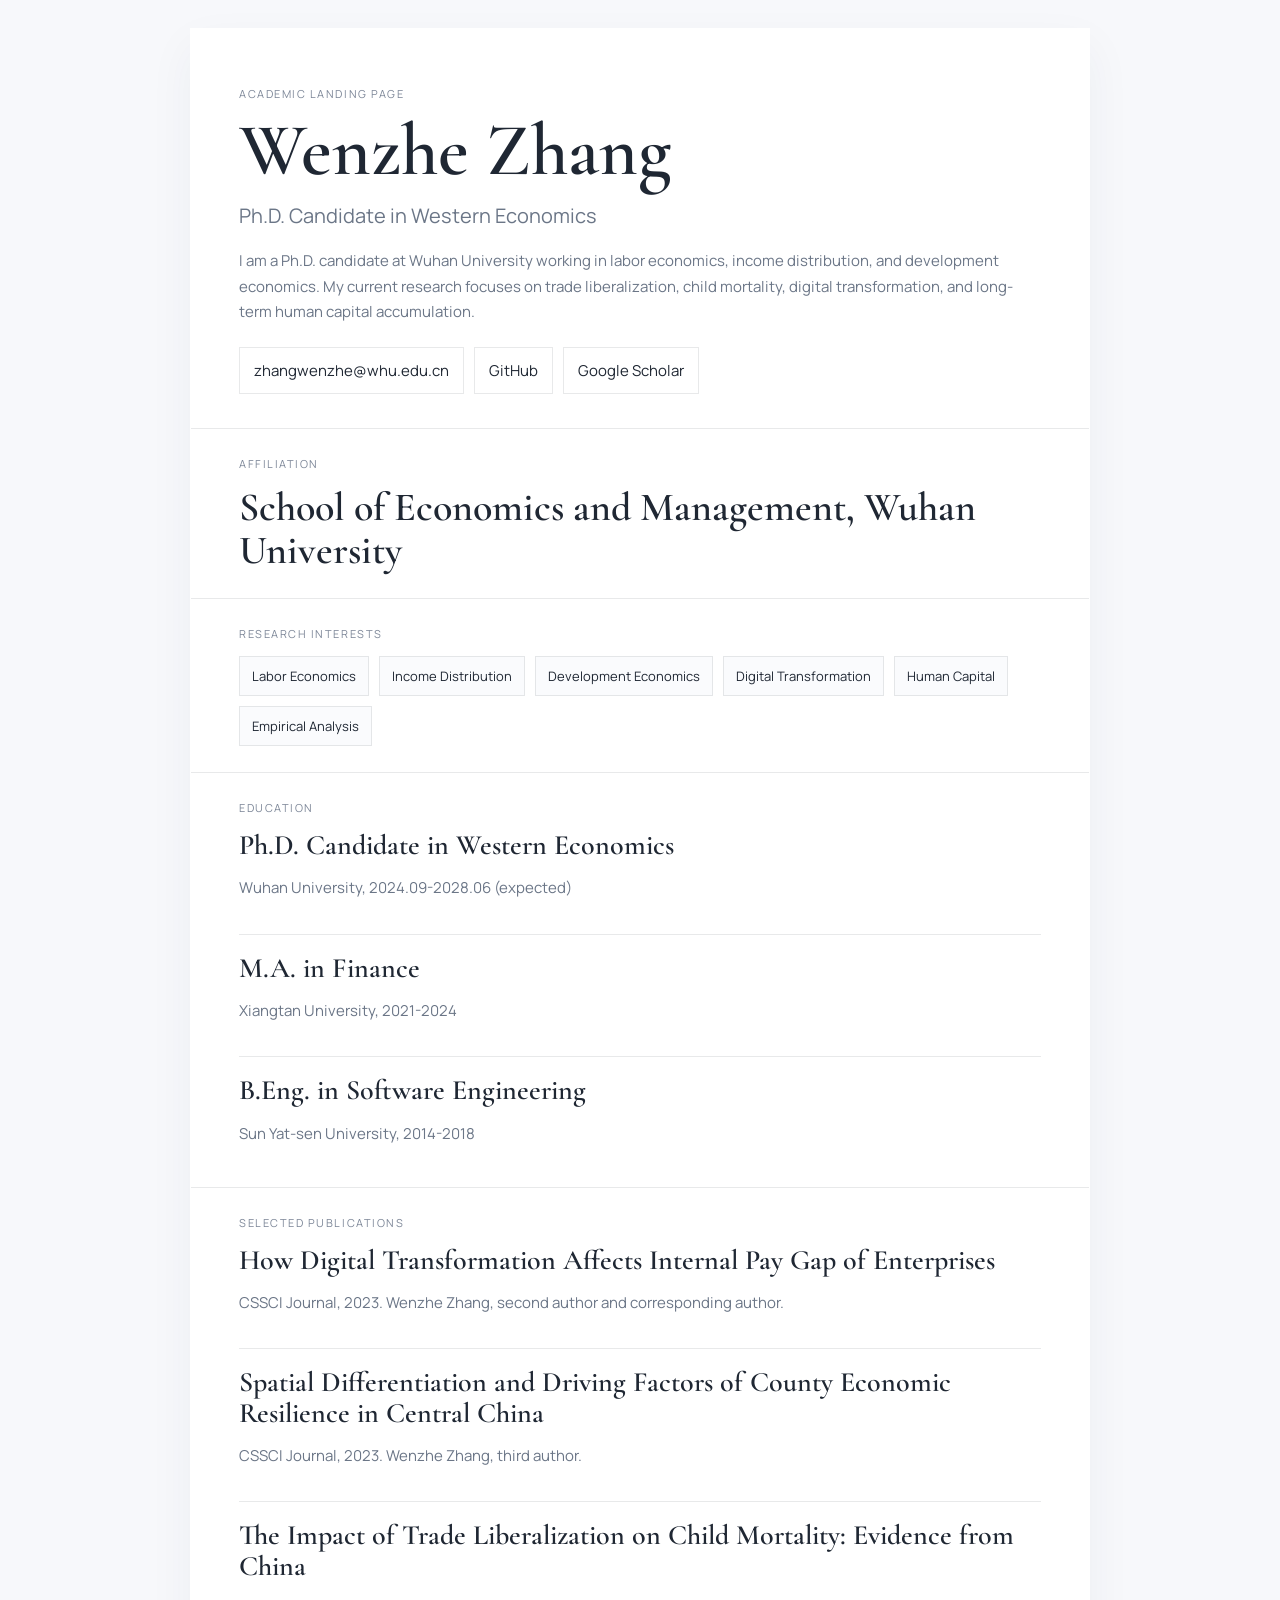
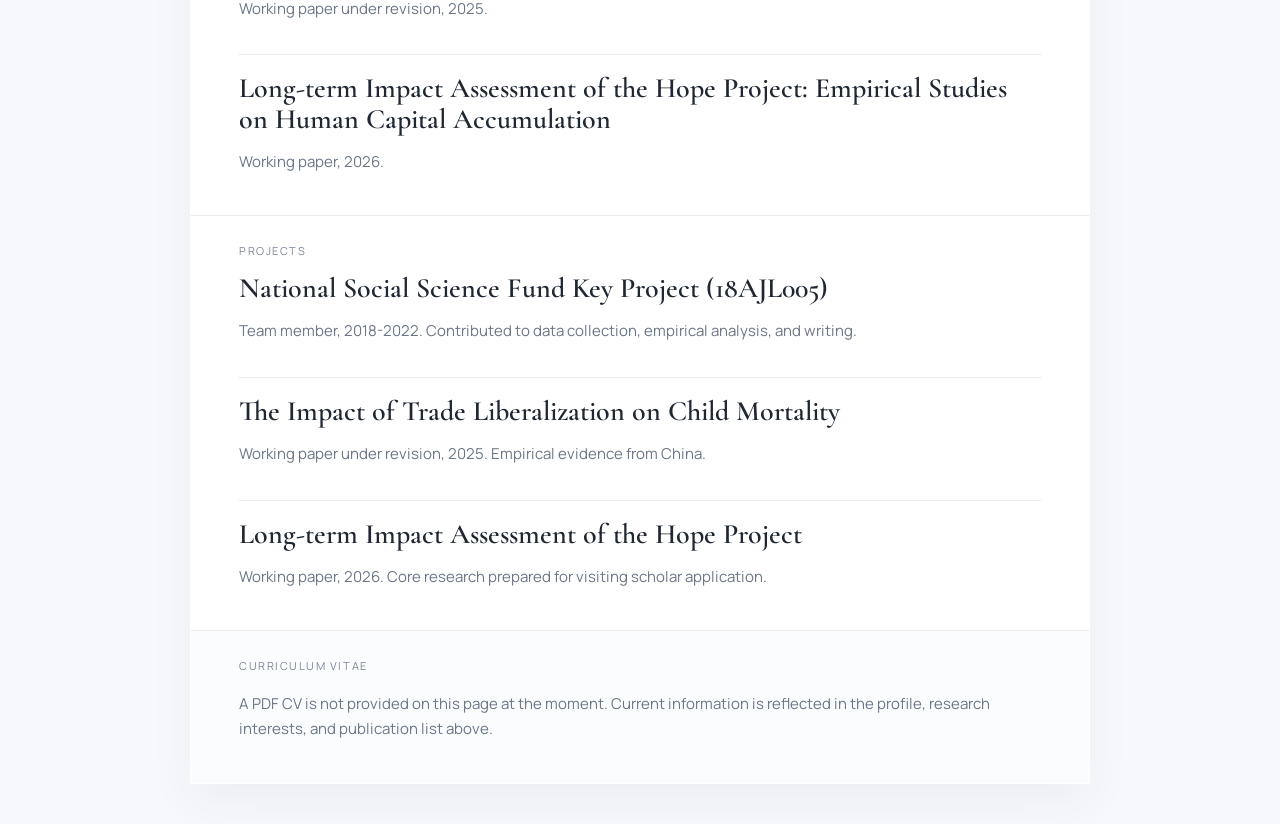
==== commit 0f5638d4: "Make academic page a minimal English landing page" ====
--- a/cv/index.html
+++ b/cv/index.html
@@ -12,45 +12,31 @@
 </head>
 <body>
     <div class="site-frame">
-        <header class="hero hero-simple">
-            <div class="hero-copy">
-                <p class="eyebrow">Academic Profile</p>
-                <h1 id="nameDisplay">Wenzhe Zhang</h1>
-                <p class="hero-title" id="titleDisplay">Ph.D. Candidate in Western Economics</p>
-                <p class="hero-summary" id="bioDisplay">
-                    I am a Ph.D. candidate at Wuhan University. My research interests include labor economics,
-                    income distribution, and development economics, with current work on trade liberalization,
-                    child mortality, digital transformation, and long-term human capital accumulation.
-                </p>
-                <div class="hero-actions">
-                    <a class="secondary-link" href="#publications">Publications</a>
-                    <a class="secondary-link" href="#contact">Contact</a>
-                    <a class="secondary-link" id="scholarLink" href="#" target="_blank" rel="noreferrer">Google Scholar</a>
-                </div>
+        <header class="hero">
+            <p class="eyebrow">Academic Landing Page</p>
+            <h1 id="nameDisplay">Wenzhe Zhang</h1>
+            <p class="hero-title" id="titleDisplay">Ph.D. Candidate in Western Economics</p>
+            <p class="hero-summary" id="bioDisplay">
+                I am a Ph.D. candidate at Wuhan University working in labor economics, income distribution,
+                and development economics. My current research focuses on trade liberalization, child mortality,
+                digital transformation, and long-term human capital accumulation.
+            </p>
+            <div class="hero-links" id="contact">
+                <a id="emailLink" href="mailto:zhangwenzhe@whu.edu.cn">zhangwenzhe@whu.edu.cn</a>
+                <a id="githubLink" href="https://github.com/WenzheZhang-Research" target="_blank" rel="noreferrer">GitHub</a>
+                <a id="scholarLink" href="#" target="_blank" rel="noreferrer">Google Scholar</a>
             </div>
-            <aside class="hero-meta compact-meta">
-                <div>
-                    <p class="meta-label">Affiliation</p>
-                    <p id="affiliationDisplay">School of Economics and Management, Wuhan University</p>
-                </div>
-                <div>
-                    <p class="meta-label">Research Areas</p>
-                    <p>Labor Economics, Income Distribution, Development Economics</p>
-                </div>
-                <div>
-                    <p class="meta-label">Location</p>
-                    <p>Wuhan, Hubei, China</p>
-                </div>
-            </aside>
         </header>
 
-        <main>
-            <section class="section section-narrow">
-                <div class="section-heading compact-heading">
-                    <p class="section-kicker">Research Interests</p>
-                    <h2>Current Focus</h2>
-                </div>
-                <div class="tag-grid" id="researchTags">
+        <main class="content-grid">
+            <section class="content-block">
+                <p class="section-kicker">Affiliation</p>
+                <h2 id="affiliationDisplay">School of Economics and Management, Wuhan University</h2>
+            </section>
+
+            <section class="content-block">
+                <p class="section-kicker">Research Interests</p>
+                <div class="inline-tags" id="researchTags">
                     <span>Labor Economics</span>
                     <span>Income Distribution</span>
                     <span>Development Economics</span>
@@ -60,94 +46,67 @@
                 </div>
             </section>
 
-            <section class="section section-narrow">
-                <div class="section-heading compact-heading">
-                    <p class="section-kicker">Education</p>
-                    <h2>Academic Training</h2>
-                </div>
+            <section class="content-block">
+                <p class="section-kicker">Education</p>
                 <div class="simple-list">
-                    <article class="simple-item">
+                    <article>
                         <h3>Ph.D. Candidate in Western Economics</h3>
-                        <p>School of Economics and Management, Wuhan University, 2024.09-2028.06 (expected)</p>
+                        <p>Wuhan University, 2024.09-2028.06 (expected)</p>
                     </article>
-                    <article class="simple-item">
+                    <article>
                         <h3>M.A. in Finance</h3>
                         <p>Xiangtan University, 2021-2024</p>
                     </article>
-                    <article class="simple-item">
+                    <article>
                         <h3>B.Eng. in Software Engineering</h3>
                         <p>Sun Yat-sen University, 2014-2018</p>
                     </article>
                 </div>
             </section>
 
-            <section class="section section-narrow" id="publications">
-                <div class="section-heading compact-heading">
-                    <p class="section-kicker">Publications</p>
-                    <h2>Selected Work</h2>
-                </div>
-                <div class="publication-list publication-list-simple" id="publicationList">
-                    <article class="publication-item">
+            <section class="content-block" id="publications">
+                <p class="section-kicker">Selected Publications</p>
+                <div class="simple-list publication-list" id="publicationList">
+                    <article>
                         <h3>How Digital Transformation Affects Internal Pay Gap of Enterprises</h3>
-                        <p class="publication-meta">CSSCI Journal, 2023</p>
-                        <p>Wenzhe Zhang, second author and corresponding author.</p>
+                        <p>CSSCI Journal, 2023. Wenzhe Zhang, second author and corresponding author.</p>
                     </article>
-                    <article class="publication-item">
+                    <article>
                         <h3>Spatial Differentiation and Driving Factors of County Economic Resilience in Central China</h3>
-                        <p class="publication-meta">CSSCI Journal, 2023</p>
-                        <p>Wenzhe Zhang, third author.</p>
+                        <p>CSSCI Journal, 2023. Wenzhe Zhang, third author.</p>
                     </article>
-                    <article class="publication-item">
+                    <article>
                         <h3>The Impact of Trade Liberalization on Child Mortality: Evidence from China</h3>
-                        <p class="publication-meta">Working paper under revision, 2025</p>
-                        <p>Current empirical research on trade liberalization and health outcomes in China.</p>
+                        <p>Working paper under revision, 2025.</p>
                     </article>
-                    <article class="publication-item">
+                    <article>
                         <h3>Long-term Impact Assessment of the Hope Project: Empirical Studies on Human Capital Accumulation</h3>
-                        <p class="publication-meta">Working paper, 2026</p>
-                        <p>Core research prepared for visiting scholar application.</p>
+                        <p>Working paper, 2026.</p>
                     </article>
                 </div>
             </section>
 
-            <section class="section section-narrow">
-                <div class="section-heading compact-heading">
-                    <p class="section-kicker">Projects</p>
-                    <h2>Research Projects</h2>
-                </div>
+            <section class="content-block">
+                <p class="section-kicker">Projects</p>
                 <div class="simple-list">
-                    <article class="simple-item">
+                    <article>
                         <h3>National Social Science Fund Key Project (18AJL005)</h3>
                         <p>Team member, 2018-2022. Contributed to data collection, empirical analysis, and writing.</p>
                     </article>
-                    <article class="simple-item">
+                    <article>
                         <h3>The Impact of Trade Liberalization on Child Mortality</h3>
                         <p>Working paper under revision, 2025. Empirical evidence from China.</p>
                     </article>
-                    <article class="simple-item">
+                    <article>
                         <h3>Long-term Impact Assessment of the Hope Project</h3>
                         <p>Working paper, 2026. Core research prepared for visiting scholar application.</p>
                     </article>
                 </div>
             </section>
 
-            <section class="section section-narrow cv-note-section">
-                <div class="section-heading compact-heading">
-                    <p class="section-kicker">Curriculum Vitae</p>
-                    <h2>Document Availability</h2>
-                </div>
-                <p class="plain-note">A PDF CV is not provided on this page at the moment. Please refer to the profile details and publication list above for current information.</p>
-            </section>
-
-            <section class="section section-narrow contact-simple" id="contact">
-                <div class="section-heading compact-heading">
-                    <p class="section-kicker">Contact</p>
-                    <h2>Get in Touch</h2>
-                </div>
-                <div class="contact-links contact-links-simple">
-                    <a id="emailLink" href="mailto:zhangwenzhe@whu.edu.cn">zhangwenzhe@whu.edu.cn</a>
-                    <a id="githubLink" href="https://github.com/WenzheZhang-Research" target="_blank" rel="noreferrer">github.com/WenzheZhang-Research</a>
-                </div>
+            <section class="content-block note-block">
+                <p class="section-kicker">Curriculum Vitae</p>
+                <p class="plain-note">A PDF CV is not provided on this page at the moment. Current information is reflected in the profile, research interests, and publication list above.</p>
             </section>
         </main>
     </div>
--- a/cv/style.css
+++ b/cv/style.css
@@ -2,18 +2,14 @@
     --bg: #f7f8fb;
     --paper: #ffffff;
     --ink: #1f2733;
-    --muted: #667386;
+    --muted: #6b7687;
     --line: rgba(31, 39, 51, 0.1);
-    --accent: #6e7f99;
-    --shadow: 0 18px 48px rgba(49, 63, 82, 0.06);
+    --accent: #7d8798;
+    --shadow: 0 18px 44px rgba(42, 53, 69, 0.05);
 }
 
 * {
     box-sizing: border-box;
-}
-
-html {
-    scroll-behavior: smooth;
 }
 
 body {
@@ -25,8 +21,8 @@
 }
 
 .site-frame {
-    width: min(920px, calc(100% - 32px));
-    margin: 24px auto 40px;
+    width: min(900px, calc(100% - 32px));
+    margin: 28px auto 40px;
     background: var(--paper);
     border: 1px solid rgba(255, 255, 255, 0.9);
     box-shadow: var(--shadow);
@@ -41,21 +37,13 @@
 }
 
 .hero {
-    padding: 52px 48px 32px;
+    padding: 56px 48px 34px;
     border-bottom: 1px solid var(--line);
 }
 
-.hero-simple {
-    display: grid;
-    grid-template-columns: 1.4fr 0.9fr;
-    gap: 28px;
-}
-
 .eyebrow,
-.section-kicker,
-.publication-meta,
-.meta-label {
-    margin: 0 0 10px;
+.section-kicker {
+    margin: 0 0 12px;
     text-transform: uppercase;
     letter-spacing: 0.14em;
     font-size: 11px;
@@ -63,8 +51,8 @@
 }
 
 .hero h1 {
-    font-size: clamp(48px, 7vw, 72px);
-    line-height: 0.95;
+    font-size: clamp(50px, 7vw, 74px);
+    line-height: 0.94;
 }
 
 .hero-title {
@@ -75,135 +63,97 @@
 
 .hero-summary,
 .plain-note,
-.simple-item p,
-.publication-item p,
-.contact-links a,
-.compact-meta p {
+.simple-list p,
+.hero-links a {
     color: var(--muted);
     font-size: 15px;
 }
 
-.hero-actions,
-.contact-links {
+.hero-links {
+    display: flex;
+    flex-wrap: wrap;
+    gap: 10px;
+    margin-top: 22px;
+}
+
+.hero-links a {
+    text-decoration: none;
+    color: var(--ink);
+    border: 1px solid var(--line);
+    padding: 10px 14px;
+    transition: background 160ms ease, transform 160ms ease;
+}
+
+.hero-links a:hover {
+    background: #f4f6fa;
+    transform: translateY(-1px);
+}
+
+.content-grid {
+    display: grid;
+}
+
+.content-block {
+    padding: 26px 48px;
+    border-bottom: 1px solid var(--line);
+}
+
+.content-block:last-child {
+    border-bottom: 0;
+}
+
+.content-block h2 {
+    font-size: clamp(28px, 4vw, 40px);
+    line-height: 1.08;
+}
+
+.inline-tags {
     display: flex;
     flex-wrap: wrap;
     gap: 10px;
 }
 
-.hero-actions {
-    margin-top: 22px;
-}
-
-.secondary-link,
-.contact-links a {
-    color: var(--ink);
-    text-decoration: none;
-    border: 1px solid var(--line);
-    padding: 10px 14px;
-    transition: background 160ms ease, transform 160ms ease;
-}
-
-.secondary-link:hover,
-.contact-links a:hover {
-    background: #f4f6fa;
-    transform: translateY(-1px);
-}
-
-.compact-meta {
-    border-left: 1px solid var(--line);
-    padding-left: 24px;
-    display: grid;
-    gap: 20px;
-}
-
-.section {
-    padding: 28px 48px;
-    border-bottom: 1px solid var(--line);
-}
-
-.section:last-child {
-    border-bottom: 0;
-}
-
-.section-heading {
-    margin-bottom: 16px;
-}
-
-.compact-heading h2 {
-    font-size: clamp(28px, 4vw, 40px);
-    line-height: 1.05;
-}
-
-.tag-grid {
-    display: flex;
-    flex-wrap: wrap;
-    gap: 10px;
-}
-
-.tag-grid span {
+.inline-tags span {
     padding: 8px 12px;
     border: 1px solid var(--line);
     background: #fafbfd;
     font-size: 13px;
 }
 
-.simple-list,
-.publication-list {
+.simple-list {
     display: grid;
     gap: 18px;
 }
 
-.simple-item,
-.publication-item {
+.simple-list article {
     padding-bottom: 18px;
     border-bottom: 1px solid var(--line);
 }
 
-.simple-item:last-child,
-.publication-item:last-child {
+.simple-list article:last-child {
     border-bottom: 0;
     padding-bottom: 0;
 }
 
-.simple-item h3,
-.publication-item h3 {
+.simple-list h3 {
     font-size: 28px;
     line-height: 1.08;
     margin-bottom: 6px;
 }
 
-.publication-meta {
-    margin-top: 0;
-}
-
-.cv-note-section {
+.note-block {
     background: #fbfcfe;
-}
-
-.contact-links-simple {
-    justify-content: flex-start;
 }
 
 @media (max-width: 760px) {
     .site-frame {
-        width: min(100% - 16px, 920px);
+        width: min(100% - 16px, 900px);
     }
 
     .hero,
-    .section {
+    .content-block {
         padding-left: 20px;
         padding-right: 20px;
-    }
-
-    .hero-simple {
-        grid-template-columns: 1fr;
-    }
-
-    .compact-meta {
-        border-left: 0;
-        border-top: 1px solid var(--line);
-        padding-left: 0;
-        padding-top: 18px;
     }
 
     .hero h1 {
